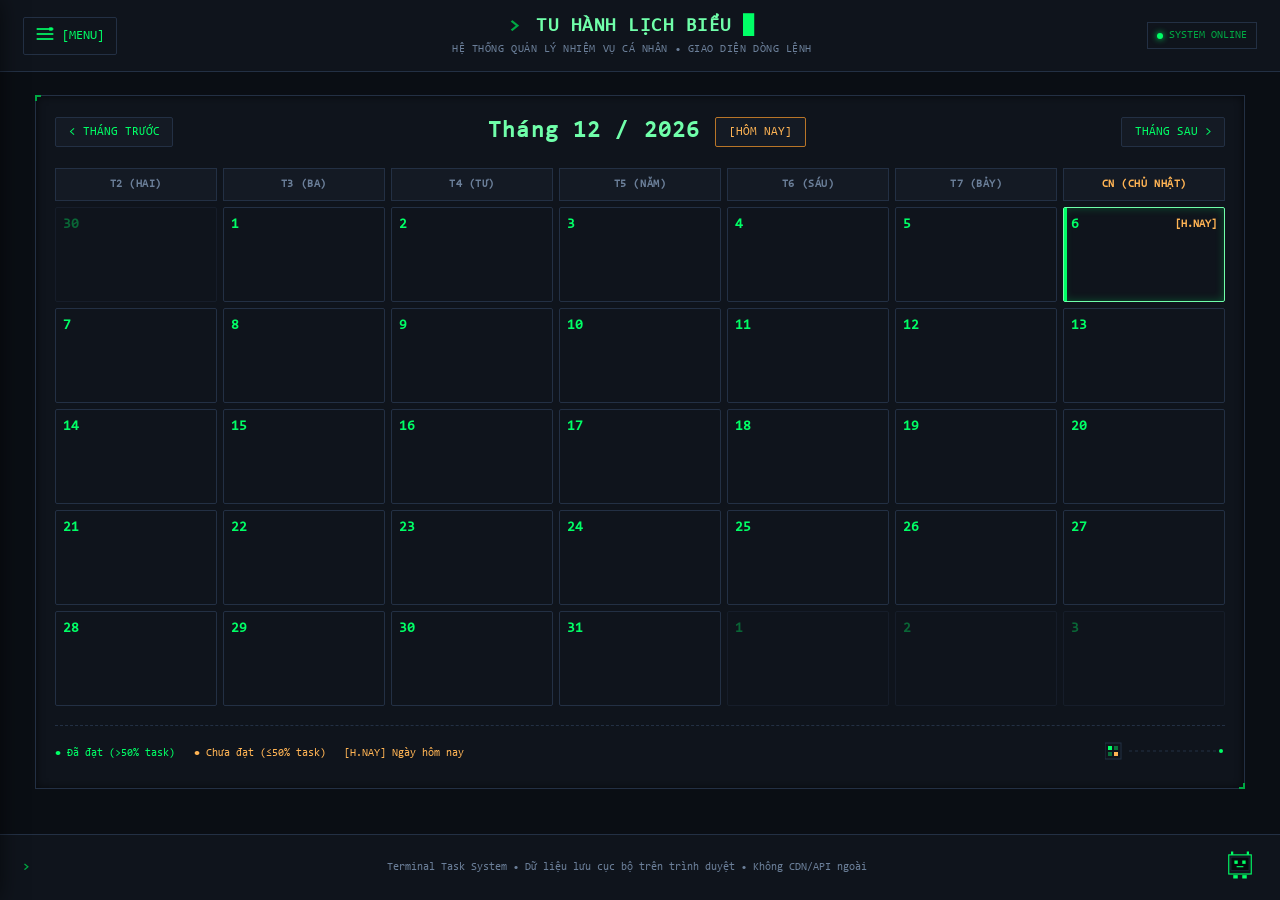
==== index.html @ 540030e7 "feat: khoi tao ung dung todo list terminal" ====
<!DOCTYPE html>
<html lang="vi">
<head>
  <meta charset="UTF-8">
  <meta name="viewport" content="width=device-width, initial-scale=1.0">
  <title>TODO LIST • TERMINAL PERSONAL SYSTEM</title>
  <link rel="stylesheet" href="css/style.css">
</head>
<body>
  <!-- Lớp phủ hiệu ứng Scanlines màn hình CRT (Bật/tắt được) -->
  <div class="scanlines-layer" aria-hidden="true"></div>

  <!-- Nền trang trí tùy chọn -->
  <div class="app-background" id="app-bg-layer" aria-hidden="true"></div>

  <!-- ========================================================= -->
  <!-- HEADER CHÍNH -->
  <!-- ========================================================= -->
  <header class="app-header">
    <div class="header-left">
      <button id="btn-menu" class="btn-menu-toggle" type="button" aria-label="Mở bảng điều khiển bên trái" title="Mở bảng điều khiển (Chuỗi, Mục tiêu, Nhật ký)">
        <span id="menu-icon-slot"></span>
        <span class="btn-menu-text">[MENU]</span>
      </button>
    </div>

    <div class="header-center">
      <h1 class="terminal-main-title">
        <span class="prompt-prefix">&gt;</span> TU HÀNH LỊCH BIỂU
        <span class="cursor-blink" aria-hidden="true">█</span>
      </h1>
      <div class="terminal-subtitle">HỆ THỐNG QUẢN LÝ NHIỆM VỤ CÁ NHÂN • GIAO DIỆN DÒNG LỆNH</div>
    </div>

    <div class="header-right">
      <div class="system-status-indicator">
        <span class="status-dot"></span>
        <span class="status-text">SYSTEM ONLINE</span>
      </div>
    </div>
  </header>

  <!-- ========================================================= -->
  <!-- KHU VỰC GIỮA: LỊCH THÁNG -->
  <!-- ========================================================= -->
  <main class="main-content" id="main-content">
    <section class="calendar-container terminal-box" aria-label="Lịch tháng quản lý nhiệm vụ">
      <!-- Thanh điều hướng tháng -->
      <div class="calendar-controls">
        <button id="btn-prev-month" class="btn-terminal" type="button" aria-label="Xem tháng trước">
          &lt; THÁNG TRƯỚC
        </button>

        <div class="calendar-heading-wrap">
          <h2 id="calendar-title" class="calendar-title">Tháng 10 / 2026</h2>
          <button id="btn-today" class="btn-terminal btn-today" type="button" aria-label="Quay về ngày hôm nay">
            [HÔM NAY]
          </button>
        </div>

        <button id="btn-next-month" class="btn-terminal" type="button" aria-label="Xem tháng sau">
          THÁNG SAU &gt;
        </button>
      </div>

      <!-- Hàng tiêu đề các thứ trong tuần (Bắt đầu từ Thứ Hai) -->
      <div class="calendar-weekdays" role="row">
        <div class="weekday-header" role="columnheader">T2 (HAI)</div>
        <div class="weekday-header" role="columnheader">T3 (BA)</div>
        <div class="weekday-header" role="columnheader">T4 (TƯ)</div>
        <div class="weekday-header" role="columnheader">T5 (NĂM)</div>
        <div class="weekday-header" role="columnheader">T6 (SÁU)</div>
        <div class="weekday-header" role="columnheader">T7 (BẢY)</div>
        <div class="weekday-header weekday-sunday" role="columnheader">CN (CHỦ NHẬT)</div>
      </div>

      <!-- Lưới ngày trong tháng -->
      <div id="calendar-grid" class="calendar-grid" role="grid" aria-label="Lưới các ngày trong tháng">
        <!-- Render động từ js/calendar.js -->
      </div>

      <!-- Chú thích chân lịch -->
      <div class="calendar-footer-legend">
        <div class="legend-group">
          <span class="legend-tag legend-achieved">● Đã đạt (&gt;50% task)</span>
          <span class="legend-tag legend-failed">● Chưa đạt (&le;50% task)</span>
          <span class="legend-tag legend-today">[H.NAY] Ngày hôm nay</span>
        </div>
        <div id="calendar-decor-slot" class="calendar-decor-slot"></div>
      </div>
    </section>
  </main>

  <!-- ========================================================= -->
  <!-- FOOTER CHÂN TRANG -->
  <!-- ========================================================= -->
  <footer class="app-footer">
    <div class="footer-inner">
      <span class="prompt-prefix">&gt;</span> Terminal Task System • Dữ liệu lưu cục bộ trên trình duyệt • Không CDN/API ngoài
      <div id="mascot-slot" class="mascot-slot"></div>
    </div>
  </footer>

  <!-- ========================================================= -->
  <!-- SIDEBAR (TRƯỢT TỪ BÊN TRÁI) -->
  <!-- ========================================================= -->
  <div id="sidebar-overlay" class="sidebar-overlay" aria-hidden="true"></div>

  <aside id="sidebar" class="sidebar-panel" aria-label="Bảng điều khiển Sidebar" aria-hidden="true">
    <div class="sidebar-header">
      <div id="sidebar-banner-slot" class="sidebar-banner-slot"></div>
      <div class="sidebar-title-row">
        <h2 class="sidebar-title"><span class="prompt-prefix">&gt;</span> BẢNG ĐIỀU KHIỂN</h2>
        <button id="btn-close-sidebar" class="btn-close-panel" type="button" aria-label="Đóng bảng điều khiển" title="Đóng bảng (Esc)">[X]</button>
      </div>
    </div>

    <!-- Thanh chuyển Tab trong Sidebar -->
    <nav class="sidebar-nav-tabs" aria-label="Điều hướng các mục Sidebar">
      <button class="sidebar-nav-btn active" data-tab="streak" type="button">
        1. CHUỖI
      </button>
      <button class="sidebar-nav-btn" data-tab="goals" type="button">
        2. MỤC TIÊU
      </button>
      <button class="sidebar-nav-btn" data-tab="journal" type="button">
        3. NHẬT KÝ
      </button>
      <button class="sidebar-nav-btn" data-tab="system" type="button">
        4. CÀI ĐẶT
      </button>
    </nav>

    <!-- Nội dung các Tab -->
    <div class="sidebar-tab-content">
      <!-- TAB 1: CHUỖI (STREAK) -->
      <div id="tab-pane-streak" class="sidebar-tab-pane active">
        <div id="sidebar-streak-container">
          <!-- Render động từ js/streak.js -->
        </div>
      </div>

      <!-- TAB 2: MỤC TIÊU NGẮN HẠN -->
      <div id="tab-pane-goals" class="sidebar-tab-pane">
        <div class="goals-section terminal-box">
          <div class="section-title">
            <span class="prompt-prefix">&gt;</span> THÊM MỤC TIÊU MỚI
          </div>

          <form id="form-add-goal" class="goal-form">
            <div class="form-row">
              <label for="goal-title-input" class="form-label">&gt; Tên mục tiêu:</label>
              <input type="text" id="goal-title-input" class="input-terminal" placeholder="Ví dụ: Đọc hết 2 chương sách..." required />
            </div>

            <div class="form-row form-row-inline">
              <div class="inline-field">
                <label for="goal-deadline-input" class="form-label">&gt; Hạn chót:</label>
                <input type="date" id="goal-deadline-input" class="input-terminal" />
              </div>
            </div>

            <div class="form-row">
              <label for="goal-desc-input" class="form-label">&gt; Ghi chú / kế hoạch:</label>
              <textarea id="goal-desc-input" class="textarea-terminal" rows="2" placeholder="Chi tiết các bước thực hiện..."></textarea>
            </div>

            <button type="submit" class="btn-terminal btn-primary">[+ TẠO MỤC TIÊU]</button>
          </form>

          <hr class="terminal-hr">

          <div class="section-title">
            <span class="prompt-prefix">&gt;</span> DANH SÁCH MỤC TIÊU
          </div>
          <div id="goals-list-container" class="goals-list">
            <!-- Render động từ js/sidebar.js -->
          </div>
        </div>
      </div>

      <!-- TAB 3: NHẬT KÝ (JOURNAL) -->
      <div id="tab-pane-journal" class="sidebar-tab-pane">
        <div class="journal-section terminal-box">
          <div class="journal-editor-header">
            <div class="journal-date-picker-wrap">
              <label for="journal-date-input" class="form-label">&gt; Ngày viết:</label>
              <input type="date" id="journal-date-input" class="input-terminal" />
            </div>
            <div id="journal-save-status" class="status-tag text-muted">[✓ Đã lưu tự động]</div>
          </div>

          <div class="form-row">
            <textarea id="journal-textarea" class="textarea-terminal journal-textarea" rows="8" placeholder="Gõ tâm sự, bài học rút ra hoặc suy nghĩ của ngày hôm nay... (Tự động lưu khi gõ)"></textarea>
          </div>

          <hr class="terminal-hr">

          <div class="journal-history-header">
            <div class="section-title">
              <span class="prompt-prefix">&gt;</span> LỊCH SỬ NHẬT KÝ
            </div>
            <input type="text" id="journal-search-input" class="input-terminal input-search" placeholder="🔍 Tìm kiếm từ khóa..." aria-label="Tìm kiếm nhật ký theo từ khóa" />
          </div>

          <div id="journal-entries-list" class="journal-entries-list">
            <!-- Render động từ js/sidebar.js -->
          </div>
        </div>
      </div>

      <!-- TAB 4: HỆ THỐNG / BACKUP -->
      <div id="tab-pane-system" class="sidebar-tab-pane">
        <div class="system-section terminal-box">
          <div class="section-title">
            <span class="prompt-prefix">&gt;</span> SAO LƯU DỰ PHÒNG (BACKUP)
          </div>
          <p class="text-muted text-sm">
            Dữ liệu được lưu trong trình duyệt (localStorage). Hãy xuất file định kỳ để bảo vệ dữ liệu khi dọn dẹp trình duyệt hoặc chuyển sang máy khác.
          </p>

          <div class="backup-actions">
            <button id="btn-export-json" class="btn-terminal btn-primary" type="button">
              [XUẤT DỮ LIỆU .JSON]
            </button>

            <button id="btn-trigger-import" class="btn-terminal" type="button">
              [NHẬP DỮ LIỆU .JSON]
            </button>
            <input type="file" id="input-import-json" accept=".json,application/json" style="display: none;" aria-label="Tải file sao lưu JSON" />
          </div>

          <hr class="terminal-hr">

          <div class="section-title">
            <span class="prompt-prefix">&gt;</span> HIỆU ỨNG MÀN HÌNH (CRT SCANLINES)
          </div>
          <p class="text-muted text-sm">
            Hiệu ứng sọc quét mô phỏng màn hình CRT dòng lệnh cổ điển.
          </p>
          <button id="toggle-scanlines-btn" class="btn-terminal" type="button">
            [SCANLINES: ĐANG TẮT]
          </button>
        </div>
      </div>
    </div>
  </aside>

  <!-- ========================================================= -->
  <!-- POPUP KHI BẤM VÀO MỘT NGÀY (DAY MODAL) -->
  <!-- ========================================================= -->
  <div id="day-modal" class="modal-backdrop" aria-hidden="true" role="dialog" aria-modal="true">
    <div class="modal-dialog terminal-box">
      <!-- Header Modal -->
      <div class="modal-header">
        <div class="modal-title-wrap">
          <span class="prompt-prefix">&gt;</span>
          <h2 id="modal-date-title" class="modal-title">2026-10-08 [Thứ Năm]</h2>
        </div>
        <button id="btn-close-modal" class="btn-close-modal" type="button" aria-label="Đóng hộp thoại" title="Đóng (Esc)">[X]</button>
      </div>

      <!-- Thân Modal chia 3 vùng (Desktop) -->
      <div class="modal-body-layout">
        <!-- ============================================== -->
        <!-- VÙNG TRÁI: TODO LIST CỦA NGÀY -->
        <!-- ============================================== -->
        <section class="modal-col-left" aria-label="Danh sách việc cần làm">
          <!-- Form thêm task -->
          <form id="add-task-form" class="task-add-form">
            <div class="add-task-main-row">
              <span class="prompt-prefix">&gt;</span>
              <input type="text" id="task-title-input" class="input-terminal flex-1" placeholder="Nhập tiêu đề nhiệm vụ mới... (Nhấn Enter để thêm)" required autocomplete="off" />
              <button type="submit" class="btn-terminal btn-primary btn-add-task">[+ THÊM]</button>
            </div>

            <div class="add-task-sub-row">
              <div class="time-range-inputs">
                <span class="time-label">Giờ:</span>
                <input type="time" id="task-start-input" class="input-terminal input-time" aria-label="Giờ bắt đầu" />
                <span class="time-arrow">→</span>
                <input type="time" id="task-end-input" class="input-terminal input-time" aria-label="Giờ kết thúc" />
              </div>
              <input type="text" id="task-desc-input" class="input-terminal input-desc-quick" placeholder="Ghi chú nhanh (tùy chọn)..." />
            </div>
          </form>

          <!-- Thanh tiến độ hoàn thành -->
          <div class="todo-progress-card">
            <div class="progress-info-row">
              <span class="progress-label">TIẾN ĐỘ: <strong id="modal-task-count">0/0 task (0%)</strong></span>
              <span id="modal-streak-badge" class="streak-badge badge-none">[• Chưa có nhiệm vụ]</span>
              <button id="btn-sort-time" class="btn-terminal btn-xs" type="button" title="Sắp xếp nhiệm vụ theo giờ bắt đầu">[SẮP XẾP GIỜ ⇅]</button>
            </div>
            <div class="progress-track">
              <div id="modal-progress-bar" class="progress-fill" style="width: 0%;"></div>
            </div>
          </div>

          <!-- Danh sách task -->
          <div id="task-list-container" class="task-list-scroll">
            <!-- Render động từ js/todo.js -->
          </div>
        </section>

        <!-- ============================================== -->
        <!-- VÙNG PHẢI: CHIA TRÊN VÀ DƯỚI -->
        <!-- ============================================== -->
        <div class="modal-col-right">
          <!-- PHẢI TRÊN: CÂU THƠ TRUNG QUỐC CỔ ĐIỂN -->
          <section class="modal-right-top poem-box" aria-label="Thơ cổ điển thưởng ngoạn">
            <div class="box-top-bar">
              <span class="box-tag"><span class="prompt-prefix">&gt;</span> CỔ THI THƯỞNG NGOẠN</span>
              <button id="btn-change-poem" class="btn-terminal btn-xs" type="button" title="Đổi sang câu thơ ngẫu nhiên khác">[CÂU KHÁC ↺]</button>
            </div>

            <div class="poem-display">
              <div id="poem-chinese" class="poem-chinese font-cjk">床前明月光，疑是地上霜。</div>
              <div id="poem-pinyin" class="poem-pinyin">Chuáng qián míng yuè guāng, yí shì dì shàng shuāng.</div>
              <div id="poem-vietnamese" class="poem-vietnamese">Đầu giường ánh trăng rọi, ngỡ mặt đất phủ sương.</div>
              <div id="poem-meta" class="poem-meta text-accent">— Lý Bạch • 《Tĩnh dạ tứ》</div>
            </div>
          </section>

          <!-- PHẢI DƯỚI: PANEL CHI TIẾT TASK KHI HOVER/TOUCH -->
          <section class="modal-right-bottom detail-box" aria-label="Xem chi tiết nhiệm vụ">
            <div id="task-detail-panel" class="task-detail-panel">
              <div class="task-detail-placeholder">
                <span class="prompt-prefix">&gt;</span> Di chuột (hoặc chạm trên mobile) vào một nhiệm vụ ở bên trái để xem chi tiết tại đây.
              </div>
            </div>
          </section>
        </div>
      </div>
    </div>
  </div>

  <!-- Nạp tệp điều khiển JS chính dạng ES Module -->
  <script type="module" src="js/app.js"></script>
</body>
</html>
---- css/style.css ----
/**
 * css/style.css
 * Giao diện Terminal cho ứng dụng TODO LIST cá nhân hóa.
 * Thiết kế hoàn toàn tùy biến thông qua CSS Variables ở :root.
 */

/* ============================================================= */
/* 1. NẠP FONT TERMINAL ĐÓNG GÓI SẴN TRONG REPO                  */
/* ============================================================= */
@font-face {
  font-family: 'TerminalFont';
  src: url('../assets/fonts/terminal-font.ttf') format('truetype');
  font-weight: normal;
  font-style: normal;
  font-display: swap;
}

/* ============================================================= */
/* 2. CẤU HÌNH BIẾN MÀU SẮC, PHÔNG CHỮ & THÔNG SỐ (:root)       */
/* ============================================================= */
:root {
  /* Bảng màu Terminal (Nền tối, chữ xanh phosphor / hổ phách) */
  --color-bg-root: #0a0e14;
  --color-bg-card: #0f141c;
  --color-bg-surface: #141a24;
  --color-bg-active: #1c2533;
  --color-border: #233044;
  --color-border-glow: #00ff66;

  --color-text-main: #00ff66;       /* Xanh phosphor terminal chuẩn */
  --color-text-bright: #70ffaa;     /* Xanh lục sáng nổi bật */
  --color-text-dim: #00a843;        /* Xanh lục tối / tiền tố */
  --color-text-muted: #6b7f99;      /* Xám lạnh hiển thị thông tin phụ */
  
  --color-accent: #ffb454;          /* Hổ phách / Vàng cam cổ điển */
  --color-accent-dim: #b87528;
  --color-danger: #ff5370;          /* Đỏ cảnh báo quá hạn */
  --color-warning: #f78c6c;         /* Cam cảnh báo */
  --color-success: #39ff85;         /* Xanh lá hoàn thành */

  /* Màu chỉ báo trạng thái ngày */
  --color-achieved: #00ff66;        /* Đạt >50% task */
  --color-achieved-bg: rgba(0, 255, 102, 0.12);
  --color-failed: #ffb454;          /* Có task nhưng <=50% */
  --color-failed-bg: rgba(255, 180, 84, 0.12);
  --color-empty: #233044;           /* Không có task */

  /* Phông chữ */
  --font-terminal: 'TerminalFont', 'Consolas', 'Courier New', monospace;
  --font-cjk: 'KaiTi', 'STKaiti', 'Microsoft YaHei', 'SimSun', 'Noto Serif CJK SC', serif;

  /* Cỡ chữ */
  --font-size-xs: 0.72rem;
  --font-size-sm: 0.82rem;
  --font-size-base: 0.92rem;
  --font-size-md: 1.05rem;
  --font-size-lg: 1.25rem;
  --font-size-xl: 1.55rem;
  --font-size-2xl: 2.1rem;

  /* Khung & Khoảng cách */
  --max-width-app: 1240px;
  --sidebar-width: 460px;
  --border-radius: 2px;
  --border-width: 1px;
  --box-shadow-terminal: 0 0 12px rgba(0, 255, 102, 0.15);
  --box-shadow-panel: -4px 0 24px rgba(0, 0, 0, 0.75);
}

/* ============================================================= */
/* 3. RESET CƠ BẢN & PHONG CÁCH TỔNG QUAN                        */
/* ============================================================= */
*, *::before, *::after {
  box-sizing: border-box;
  margin: 0;
  padding: 0;
}

html, body {
  width: 100%;
  min-height: 100vh;
  background-color: var(--color-bg-root);
  color: var(--color-text-main);
  font-family: var(--font-terminal);
  font-size: 15px;
  line-height: 1.5;
  -webkit-font-smoothing: antialiased;
  -moz-osx-font-smoothing: grayscale;
}

body {
  display: flex;
  flex-direction: column;
  position: relative;
  overflow-x: hidden;
}

body.modal-open, body.sidebar-open {
  overflow: hidden;
}

/* Tiền tố dòng lệnh kiểu terminal "> " */
.prompt-prefix {
  color: var(--color-text-dim);
  font-weight: bold;
  user-select: none;
  margin-right: 0.25rem;
}

/* Con trỏ nhấp nháy terminal */
.cursor-blink {
  display: inline-block;
  color: var(--color-text-main);
  animation: cursorBlink 1s step-start infinite;
}

@keyframes cursorBlink {
  0%, 50% { opacity: 1; }
  51%, 100% { opacity: 0; }
}

/* Lớp phủ Scanlines màn hình CRT */
.scanlines-layer {
  display: none;
  pointer-events: none;
  position: fixed;
  inset: 0;
  z-index: 9999;
  background: linear-gradient(
    rgba(18, 16, 16, 0) 50%, 
    rgba(0, 0, 0, 0.35) 50%
  ), linear-gradient(
    90deg,
    rgba(255, 0, 0, 0.03),
    rgba(0, 255, 0, 0.01),
    rgba(0, 0, 255, 0.03)
  );
  background-size: 100% 3px, 4px 100%;
}

body.has-scanlines .scanlines-layer {
  display: block;
}

/* Nền mờ trang trí */
.app-background {
  position: fixed;
  inset: 0;
  z-index: -1;
  background-size: cover;
  background-position: center;
  opacity: 0.12;
  filter: grayscale(80%) contrast(120%);
}

/* Khung hộp phong cách Terminal */
.terminal-box {
  background: var(--color-bg-card);
  border: var(--border-width) solid var(--color-border);
  box-shadow: inset 0 0 8px rgba(0, 0, 0, 0.6);
  position: relative;
}

.terminal-box::before {
  content: "";
  position: absolute;
  top: -1px;
  left: -1px;
  width: 6px;
  height: 6px;
  border-top: 2px solid var(--color-text-dim);
  border-left: 2px solid var(--color-text-dim);
  pointer-events: none;
}

.terminal-box::after {
  content: "";
  position: absolute;
  bottom: -1px;
  right: -1px;
  width: 6px;
  height: 6px;
  border-bottom: 2px solid var(--color-text-dim);
  border-right: 2px solid var(--color-text-dim);
  pointer-events: none;
}

/* Đường phân cách terminal */
.terminal-hr {
  border: none;
  border-top: 1px dashed var(--color-border);
  margin: 1.25rem 0;
}

/* ============================================================= */
/* 4. CÁC NÚT BẤM VÀ Ô NHẬP LIỆU (TERMINAL BUTTONS & INPUTS)     */
/* ============================================================= */
.btn-terminal {
  display: inline-flex;
  align-items: center;
  justify-content: center;
  background: var(--color-bg-surface);
  color: var(--color-text-main);
  border: 1px solid var(--color-border);
  font-family: var(--font-terminal);
  font-size: var(--font-size-sm);
  padding: 0.45rem 0.85rem;
  cursor: pointer;
  border-radius: var(--border-radius);
  transition: all var(--transition-fast);
  user-select: none;
  text-decoration: none;
}

.btn-terminal:hover, .btn-terminal:focus-visible {
  background: var(--color-bg-active);
  border-color: var(--color-text-main);
  color: var(--color-text-bright);
  box-shadow: 0 0 8px rgba(0, 255, 102, 0.25);
  outline: none;
}

.btn-terminal.btn-primary {
  background: rgba(0, 255, 102, 0.12);
  border-color: var(--color-text-main);
  font-weight: bold;
}

.btn-terminal.btn-primary:hover {
  background: rgba(0, 255, 102, 0.24);
}

.btn-terminal.btn-xs {
  font-size: var(--font-size-xs);
  padding: 0.2rem 0.5rem;
}

.btn-icon {
  background: transparent;
  border: none;
  color: var(--color-text-muted);
  font-family: var(--font-terminal);
  font-size: var(--font-size-xs);
  cursor: pointer;
  padding: 0.2rem 0.35rem;
  transition: color var(--transition-fast);
}

.btn-icon:hover {
  color: var(--color-text-bright);
}

.btn-del-task:hover, .btn-del-goal:hover {
  color: var(--color-danger);
}

/* Inputs & Textareas */
.input-terminal, .textarea-terminal {
  width: 100%;
  background: var(--color-bg-root);
  color: var(--color-text-bright);
  border: 1px solid var(--color-border);
  font-family: var(--font-terminal);
  font-size: var(--font-size-base);
  padding: 0.45rem 0.65rem;
  border-radius: var(--border-radius);
  transition: border-color var(--transition-fast);
}

.input-terminal:focus, .textarea-terminal:focus {
  outline: none;
  border-color: var(--color-text-main);
  box-shadow: 0 0 6px rgba(0, 255, 102, 0.3);
}

.textarea-terminal {
  resize: vertical;
}

/* ============================================================= */
/* 5. HEADER CHÍNH                                               */
/* ============================================================= */
.app-header {
  display: flex;
  align-items: center;
  justify-content: space-between;
  padding: 0.85rem 1.5rem;
  background: var(--color-bg-card);
  border-bottom: 1px solid var(--color-border);
  position: sticky;
  top: 0;
  z-index: 100;
}

.header-left {
  display: flex;
  align-items: center;
  gap: 0.75rem;
}

.btn-menu-toggle {
  background: transparent;
  border: 1px solid var(--color-border);
  color: var(--color-text-main);
  font-family: var(--font-terminal);
  padding: 0.4rem 0.75rem;
  cursor: pointer;
  display: flex;
  align-items: center;
  gap: 0.5rem;
  border-radius: var(--border-radius);
  transition: all var(--transition-fast);
}

.btn-menu-toggle:hover {
  border-color: var(--color-text-main);
  box-shadow: 0 0 8px rgba(0, 255, 102, 0.2);
}

.header-center {
  text-align: center;
}

.terminal-main-title {
  font-size: var(--font-size-lg);
  font-weight: bold;
  letter-spacing: 0.08em;
  color: var(--color-text-bright);
}

.terminal-subtitle {
  font-size: var(--font-size-xs);
  color: var(--color-text-muted);
  letter-spacing: 0.05em;
  margin-top: 0.1rem;
}

.header-right {
  display: flex;
  align-items: center;
}

.system-status-indicator {
  display: flex;
  align-items: center;
  gap: 0.4rem;
  font-size: var(--font-size-xs);
  color: var(--color-text-dim);
  border: 1px solid var(--color-border);
  padding: 0.3rem 0.6rem;
}

.status-dot {
  width: 6px;
  height: 6px;
  border-radius: 50%;
  background-color: var(--color-text-main);
  box-shadow: 0 0 6px var(--color-text-main);
  animation: pulseDot 2s infinite;
}

@keyframes pulseDot {
  0%, 100% { opacity: 1; }
  50% { opacity: 0.3; }
}

/* ============================================================= */
/* 6. KHU VỰC GIỮA: LỊCH THÁNG                                   */
/* ============================================================= */
.main-content {
  flex: 1;
  max-width: var(--max-width-app);
  width: 100%;
  margin: 1.5rem auto;
  padding: 0 1rem;
}

.calendar-container {
  padding: 1.25rem;
}

/* Thanh điều khiển tháng */
.calendar-controls {
  display: flex;
  align-items: center;
  justify-content: space-between;
  margin-bottom: 1.25rem;
}

.calendar-heading-wrap {
  display: flex;
  align-items: center;
  gap: 1rem;
}

.calendar-title {
  font-size: var(--font-size-xl);
  color: var(--color-text-bright);
  font-weight: bold;
  letter-spacing: 0.05em;
}

.btn-today {
  color: var(--color-accent);
  border-color: var(--color-accent-dim);
}

.btn-today:hover {
  border-color: var(--color-accent);
  color: #fff;
}

/* Tiêu đề Thứ */
.calendar-weekdays {
  display: grid;
  grid-template-columns: repeat(7, 1fr);
  gap: 6px;
  margin-bottom: 6px;
  text-align: center;
}

.weekday-header {
  padding: 0.5rem 0.25rem;
  background: var(--color-bg-surface);
  border: 1px solid var(--color-border);
  font-size: var(--font-size-xs);
  font-weight: bold;
  color: var(--color-text-muted);
  letter-spacing: 0.05em;
}

.weekday-header.weekday-sunday {
  color: var(--color-accent);
}

/* Lưới ô ngày */
.calendar-grid {
  display: grid;
  grid-template-columns: repeat(7, 1fr);
  gap: 6px;
}

.calendar-day {
  min-height: 95px;
  background: var(--color-bg-card);
  border: 1px solid var(--color-border);
  padding: 0.45rem;
  display: flex;
  flex-direction: column;
  justify-content: space-between;
  cursor: pointer;
  transition: all var(--transition-fast);
  border-radius: var(--border-radius);
  position: relative;
}

.calendar-day:hover, .calendar-day:focus-visible {
  border-color: var(--color-text-main);
  background: var(--color-bg-active);
  outline: none;
  box-shadow: 0 0 10px rgba(0, 255, 102, 0.2);
  transform: translateY(-1px);
}

.calendar-day.other-month {
  opacity: 0.35;
  background: rgba(15, 20, 28, 0.4);
}

.calendar-day.is-today {
  border: 1px solid var(--color-text-bright);
  box-shadow: inset 0 0 8px rgba(0, 255, 102, 0.25);
}

.calendar-day.is-today::before {
  content: "";
  position: absolute;
  top: 0;
  left: 0;
  width: 3px;
  height: 100%;
  background: var(--color-text-main);
}

/* Đổi màu theo trạng thái đạt >50% */
.calendar-day.day-achieved {
  border-color: rgba(0, 255, 102, 0.45);
  background: var(--color-achieved-bg);
}

.calendar-day.day-failed {
  border-color: rgba(255, 180, 84, 0.45);
  background: var(--color-failed-bg);
}

.day-header {
  display: flex;
  align-items: center;
  justify-content: space-between;
}

.day-number {
  font-size: var(--font-size-base);
  font-weight: bold;
}

.today-marker {
  font-size: var(--font-size-xs);
  color: var(--color-accent);
  font-weight: bold;
}

.day-body {
  margin-top: auto;
}

.day-stats-pill {
  font-size: var(--font-size-xs);
  padding: 0.2rem 0.35rem;
  border-radius: 2px;
  display: inline-flex;
  align-items: center;
  gap: 0.25rem;
  border: 1px solid transparent;
}

.day-stats-pill.pill-achieved {
  color: var(--color-achieved);
  background: rgba(0, 255, 102, 0.15);
  border-color: rgba(0, 255, 102, 0.4);
}

.day-stats-pill.pill-failed {
  color: var(--color-failed);
  background: rgba(255, 180, 84, 0.15);
  border-color: rgba(255, 180, 84, 0.4);
}

.pill-dot {
  font-size: 0.6rem;
}

/* Chú thích chân lịch */
.calendar-footer-legend {
  margin-top: 1.25rem;
  padding-top: 0.85rem;
  border-top: 1px dashed var(--color-border);
  display: flex;
  align-items: center;
  justify-content: space-between;
  font-size: var(--font-size-xs);
}

.legend-group {
  display: flex;
  gap: 1.25rem;
  color: var(--color-text-muted);
}

.legend-tag.legend-achieved { color: var(--color-achieved); }
.legend-tag.legend-failed { color: var(--color-failed); }
.legend-tag.legend-today { color: var(--color-accent); }

/* ============================================================= */
/* 7. POPUP MODAL CHI TIẾT NGÀY (3 VÙNG)                         */
/* ============================================================= */
.modal-backdrop {
  display: none;
  position: fixed;
  inset: 0;
  z-index: 200;
  background: rgba(5, 8, 12, 0.85);
  backdrop-filter: blur(4px);
  align-items: center;
  justify-content: center;
  padding: 1.25rem;
  opacity: 0;
  transition: opacity var(--transition-normal);
}

.modal-backdrop.active {
  display: flex;
  opacity: 1;
}

.modal-dialog {
  width: 95vw;
  max-width: 1140px;
  height: 88vh;
  display: flex;
  flex-direction: column;
  overflow: hidden;
  box-shadow: var(--box-shadow-terminal), 0 10px 40px rgba(0, 0, 0, 0.9);
  animation: modalScaleIn 0.2s cubic-bezier(0.16, 1, 0.3, 1);
}

@keyframes modalScaleIn {
  from {
    opacity: 0;
    transform: scale(0.97) translateY(8px);
  }
  to {
    opacity: 1;
    transform: scale(1) translateY(0);
  }
}

.modal-header {
  padding: 0.85rem 1.25rem;
  background: var(--color-bg-surface);
  border-bottom: 1px solid var(--color-border);
  display: flex;
  align-items: center;
  justify-content: space-between;
}

.modal-title-wrap {
  display: flex;
  align-items: center;
  gap: 0.4rem;
}

.modal-title {
  font-size: var(--font-size-md);
  color: var(--color-text-bright);
}

.btn-close-modal, .btn-close-panel {
  background: transparent;
  border: 1px solid var(--color-border);
  color: var(--color-text-muted);
  font-family: var(--font-terminal);
  font-size: var(--font-size-sm);
  padding: 0.25rem 0.6rem;
  cursor: pointer;
  transition: all var(--transition-fast);
}

.btn-close-modal:hover, .btn-close-panel:hover {
  border-color: var(--color-danger);
  color: var(--color-danger);
}

/* Bố cục 3 vùng trong Modal: Trái (Todo), Phải trên (Thơ), Phải dưới (Chi tiết) */
.modal-body-layout {
  flex: 1;
  display: grid;
  grid-template-columns: 1.35fr 1fr;
  overflow: hidden;
}

/* VÙNG TRÁI: TODO LIST */
.modal-col-left {
  display: flex;
  flex-direction: column;
  padding: 1.25rem;
  border-right: 1px solid var(--color-border);
  overflow: hidden;
  background: var(--color-bg-card);
}

.task-add-form {
  display: flex;
  flex-direction: column;
  gap: 0.5rem;
  margin-bottom: 1rem;
}

.add-task-main-row {
  display: flex;
  align-items: center;
  gap: 0.5rem;
}

.add-task-sub-row {
  display: flex;
  align-items: center;
  gap: 0.75rem;
  padding-left: 1.2rem;
}

.time-range-inputs {
  display: flex;
  align-items: center;
  gap: 0.35rem;
  font-size: var(--font-size-xs);
  color: var(--color-text-muted);
}

.input-time {
  width: auto;
  padding: 0.25rem 0.4rem;
  font-size: var(--font-size-xs);
}

.input-desc-quick {
  flex: 1;
  font-size: var(--font-size-xs);
  padding: 0.25rem 0.5rem;
}

/* Thẻ thanh tiến độ */
.todo-progress-card {
  background: var(--color-bg-surface);
  border: 1px solid var(--color-border);
  padding: 0.65rem 0.85rem;
  margin-bottom: 1rem;
}

.progress-info-row {
  display: flex;
  align-items: center;
  justify-content: space-between;
  font-size: var(--font-size-xs);
  margin-bottom: 0.4rem;
}

.streak-badge {
  font-size: var(--font-size-xs);
  padding: 0.15rem 0.4rem;
  border-radius: 2px;
}

.streak-badge.badge-achieved {
  color: var(--color-achieved);
  background: rgba(0, 255, 102, 0.15);
}

.streak-badge.badge-failed {
  color: var(--color-failed);
  background: rgba(255, 180, 84, 0.15);
}

.streak-badge.badge-none {
  color: var(--color-text-muted);
}

.progress-track {
  width: 100%;
  height: 6px;
  background: var(--color-bg-root);
  border: 1px solid var(--color-border);
  overflow: hidden;
}

.progress-fill {
  height: 100%;
  background: var(--color-failed);
  transition: width 0.3s ease, background-color 0.3s ease;
}

.progress-fill.achieved {
  background: var(--color-achieved);
  box-shadow: 0 0 8px var(--color-achieved);
}

/* Danh sách task cuộn */
.task-list-scroll {
  flex: 1;
  overflow-y: auto;
  display: flex;
  flex-direction: column;
  gap: 0.5rem;
  padding-right: 0.35rem;
}

.task-item {
  display: flex;
  align-items: flex-start;
  gap: 0.75rem;
  padding: 0.65rem 0.75rem;
  background: var(--color-bg-surface);
  border: 1px solid var(--color-border);
  border-radius: var(--border-radius);
  transition: all var(--transition-fast);
  cursor: pointer;
}

.task-item:hover, .task-item:focus-visible {
  border-color: var(--color-text-main);
  background: var(--color-bg-active);
  outline: none;
}

.task-item.is-done {
  opacity: 0.7;
}

.task-item.is-done .task-title-text {
  text-decoration: line-through;
  color: var(--color-text-muted);
}

.task-checkbox-wrap {
  padding-top: 0.2rem;
}

.task-checkbox {
  appearance: none;
  width: 16px;
  height: 16px;
  border: 1px solid var(--color-border-glow);
  background: var(--color-bg-root);
  cursor: pointer;
  position: relative;
}

.task-checkbox:checked {
  background: var(--color-text-main);
}

.task-checkbox:checked::after {
  content: "✓";
  position: absolute;
  top: 50%;
  left: 50%;
  transform: translate(-50%, -50%);
  color: #000;
  font-size: 11px;
  font-weight: bold;
}

.task-main-content {
  flex: 1;
  min-width: 0;
}

.task-title-line {
  display: flex;
  align-items: baseline;
  gap: 0.5rem;
}

.task-time-pill {
  font-size: var(--font-size-xs);
  color: var(--color-accent);
}

.task-title-text {
  font-size: var(--font-size-base);
  word-break: break-word;
}

.task-desc-preview {
  font-size: var(--font-size-xs);
  color: var(--color-text-muted);
  margin-top: 0.2rem;
  white-space: nowrap;
  overflow: hidden;
  text-overflow: ellipsis;
}

.task-actions {
  display: flex;
  gap: 0.25rem;
}

/* Chỉnh sửa inline task */
.task-edit-box {
  width: 100%;
  display: flex;
  flex-direction: column;
  gap: 0.4rem;
}

.edit-row {
  display: flex;
  align-items: center;
  gap: 0.4rem;
}

.edit-input-title, .edit-input-desc {
  width: 100%;
  background: var(--color-bg-root);
  color: var(--color-text-bright);
  border: 1px solid var(--color-border);
  font-family: var(--font-terminal);
  padding: 0.3rem 0.5rem;
  font-size: var(--font-size-sm);
}

.edit-actions {
  display: flex;
  justify-content: flex-end;
  gap: 0.4rem;
  margin-top: 0.2rem;
}

/* VÙNG PHẢI: CHIA TRÊN VÀ DƯỚI */
.modal-col-right {
  display: flex;
  flex-direction: column;
  overflow: hidden;
}

/* PHẢI TRÊN: CÂU THƠ TRUNG QUỐC */
.modal-right-top {
  flex: 1.1;
  padding: 1.25rem;
  border-bottom: 1px solid var(--color-border);
  display: flex;
  flex-direction: column;
  background: #0d121a;
  overflow-y: auto;
}

.box-top-bar {
  display: flex;
  align-items: center;
  justify-content: space-between;
  margin-bottom: 0.85rem;
}

.box-tag {
  font-size: var(--font-size-xs);
  color: var(--color-text-dim);
  letter-spacing: 0.05em;
}

.poem-display {
  margin-top: auto;
  margin-bottom: auto;
}

.poem-chinese {
  font-family: var(--font-cjk);
  font-size: 1.45rem;
  line-height: 1.7;
  color: #fff;
  white-space: pre-line;
  letter-spacing: 0.15em;
  text-shadow: 0 0 10px rgba(255, 255, 255, 0.2);
  margin-bottom: 0.65rem;
}

.poem-pinyin {
  font-size: var(--font-size-xs);
  color: var(--color-text-muted);
  font-style: italic;
  white-space: pre-line;
  line-height: 1.4;
  margin-bottom: 0.75rem;
}

.poem-vietnamese {
  font-size: var(--font-size-sm);
  color: var(--color-text-bright);
  white-space: pre-line;
  line-height: 1.6;
  border-left: 2px solid var(--color-accent);
  padding-left: 0.75rem;
  margin-bottom: 0.65rem;
}

.poem-meta {
  font-size: var(--font-size-xs);
  text-align: right;
  color: var(--color-accent);
  font-weight: bold;
}

/* PHẢI DƯỚI: PANEL CHI TIẾT TASK */
.modal-right-bottom {
  flex: 0.9;
  padding: 1.25rem;
  background: var(--color-bg-card);
  overflow-y: auto;
}

.task-detail-placeholder {
  height: 100%;
  display: flex;
  align-items: center;
  justify-content: center;
  color: var(--color-text-muted);
  font-size: var(--font-size-xs);
  text-align: center;
  line-height: 1.6;
  padding: 1rem;
}

.task-detail-content {
  display: flex;
  flex-direction: column;
  gap: 0.65rem;
}

.detail-header {
  display: flex;
  align-items: center;
  justify-content: space-between;
  border-bottom: 1px dashed var(--color-border);
  padding-bottom: 0.4rem;
}

.detail-row {
  display: flex;
  gap: 0.5rem;
  font-size: var(--font-size-sm);
}

.detail-label {
  color: var(--color-text-muted);
  min-width: 90px;
}

.detail-title {
  color: var(--color-text-bright);
  font-weight: bold;
}

.desc-box {
  background: var(--color-bg-root);
  border: 1px solid var(--color-border);
  padding: 0.5rem;
  border-radius: var(--border-radius);
  flex: 1;
  white-space: pre-wrap;
  word-break: break-word;
}

.detail-footer {
  font-size: var(--font-size-xs);
  border-top: 1px dashed var(--color-border);
  padding-top: 0.4rem;
}

/* ============================================================= */
/* 8. SIDEBAR (TRƯỢT TỪ BÊN TRÁI)                                */
/* ============================================================= */
.sidebar-overlay {
  display: none;
  position: fixed;
  inset: 0;
  z-index: 300;
  background: rgba(5, 8, 12, 0.7);
  backdrop-filter: blur(3px);
}

.sidebar-overlay.active {
  display: block;
}

.sidebar-panel {
  position: fixed;
  top: 0;
  left: 0;
  bottom: 0;
  width: var(--sidebar-width);
  max-width: 90vw;
  z-index: 310;
  background: var(--color-bg-card);
  border-right: 1px solid var(--color-border);
  box-shadow: var(--box-shadow-panel);
  transform: translateX(-100%);
  transition: transform var(--transition-normal) cubic-bezier(0.16, 1, 0.3, 1);
  display: flex;
  flex-direction: column;
}

.sidebar-panel.open {
  transform: translateX(0);
}

.sidebar-header {
  padding: 1rem 1.25rem 0.5rem;
  border-bottom: 1px solid var(--color-border);
}

.sidebar-title-row {
  display: flex;
  align-items: center;
  justify-content: space-between;
  margin-top: 0.5rem;
}

.sidebar-title {
  font-size: var(--font-size-md);
  color: var(--color-text-bright);
}

.sidebar-nav-tabs {
  display: grid;
  grid-template-columns: repeat(4, 1fr);
  background: var(--color-bg-surface);
  border-bottom: 1px solid var(--color-border);
}

.sidebar-nav-btn {
  background: transparent;
  border: none;
  border-bottom: 2px solid transparent;
  color: var(--color-text-muted);
  font-family: var(--font-terminal);
  font-size: var(--font-size-xs);
  padding: 0.65rem 0.25rem;
  cursor: pointer;
  transition: all var(--transition-fast);
  text-align: center;
}

.sidebar-nav-btn:hover {
  color: var(--color-text-bright);
}

.sidebar-nav-btn.active {
  color: var(--color-text-main);
  border-bottom-color: var(--color-text-main);
  background: var(--color-bg-card);
  font-weight: bold;
}

.sidebar-tab-content {
  flex: 1;
  overflow-y: auto;
  padding: 1.25rem;
}

.sidebar-tab-pane {
  display: none;
}

.sidebar-tab-pane.active {
  display: block;
}

/* ============================================================= */
/* 9. NỘI DUNG TỪNG TAB TRONG SIDEBAR                            */
/* ============================================================= */

/* TAB 1: STREAK & HEATMAP */
.streak-widget {
  padding: 1rem;
}

.streak-header {
  font-size: var(--font-size-sm);
  font-weight: bold;
  margin-bottom: 1rem;
  border-bottom: 1px dashed var(--color-border);
  padding-bottom: 0.5rem;
}

.streak-stats-row {
  display: grid;
  grid-template-columns: 1fr 1fr;
  gap: 0.75rem;
  margin-bottom: 1.25rem;
}

.streak-card {
  background: var(--color-bg-surface);
  border: 1px solid var(--color-border);
  padding: 0.85rem;
  border-radius: var(--border-radius);
  text-align: center;
}

.streak-label {
  font-size: var(--font-size-xs);
  color: var(--color-text-muted);
}

.streak-value {
  font-size: var(--font-size-xl);
  font-weight: bold;
  margin: 0.25rem 0;
}

.streak-value .unit {
  font-size: var(--font-size-xs);
  font-weight: normal;
  color: var(--color-text-muted);
}

.streak-sub {
  font-size: var(--font-size-xs);
}

.tag-success { color: var(--color-success); }
.tag-pending { color: var(--color-accent); }

/* Heatmap 30 ngày */
.heatmap-section {
  background: var(--color-bg-surface);
  border: 1px solid var(--color-border);
  padding: 0.85rem;
  border-radius: var(--border-radius);
}

.heatmap-title {
  font-size: var(--font-size-xs);
  font-weight: bold;
  margin-bottom: 0.75rem;
}

.heatmap-grid {
  display: grid;
  grid-template-columns: repeat(10, 1fr);
  gap: 5px;
  margin-bottom: 0.75rem;
}

.heatmap-cell {
  aspect-ratio: 1;
  background: var(--color-bg-root);
  border: 1px solid var(--color-border);
  border-radius: 2px;
  display: flex;
  align-items: center;
  justify-content: center;
  font-size: 0.65rem;
  cursor: pointer;
  transition: transform var(--transition-fast);
}

.heatmap-cell:hover, .heatmap-cell:focus-visible {
  transform: scale(1.15);
  border-color: #fff;
  outline: none;
}

.heatmap-cell.status-achieved {
  background: var(--color-achieved);
  color: #000;
  font-weight: bold;
  border-color: var(--color-achieved);
}

.heatmap-cell.status-failed {
  background: var(--color-failed);
  color: #000;
  border-color: var(--color-failed);
}

.heatmap-cell.status-none {
  color: var(--color-text-muted);
}

.heatmap-cell.cell-today {
  box-shadow: 0 0 0 2px var(--color-accent);
}

.heatmap-legend {
  display: flex;
  justify-content: space-between;
  font-size: var(--font-size-xs);
  color: var(--color-text-muted);
  border-top: 1px dashed var(--color-border);
  padding-top: 0.5rem;
}

.legend-box {
  display: inline-block;
  width: 9px;
  height: 9px;
  vertical-align: middle;
  margin-right: 0.2rem;
}

/* TAB 2: GOALS */
.goals-section, .journal-section, .system-section {
  padding: 1rem;
}

.section-title {
  font-size: var(--font-size-sm);
  font-weight: bold;
  margin-bottom: 0.85rem;
}

.goal-form {
  display: flex;
  flex-direction: column;
  gap: 0.65rem;
}

.form-row {
  display: flex;
  flex-direction: column;
  gap: 0.25rem;
}

.form-label {
  font-size: var(--font-size-xs);
  color: var(--color-text-dim);
}

.goals-list {
  display: flex;
  flex-direction: column;
  gap: 0.65rem;
  margin-top: 0.75rem;
}

.goal-item {
  display: flex;
  align-items: flex-start;
  gap: 0.65rem;
  padding: 0.65rem;
  background: var(--color-bg-surface);
  border: 1px solid var(--color-border);
  border-radius: var(--border-radius);
}

.goal-item.is-done {
  opacity: 0.6;
}

.goal-item.is-done .goal-title {
  text-decoration: line-through;
}

.goal-item.is-overdue {
  border-color: var(--color-danger);
  background: rgba(255, 83, 112, 0.08);
}

.goal-item.is-due-today {
  border-color: var(--color-warning);
  background: rgba(247, 140, 108, 0.08);
}

.goal-content {
  flex: 1;
}

.goal-title-row {
  display: flex;
  align-items: center;
  justify-content: space-between;
  flex-wrap: wrap;
  gap: 0.4rem;
}

.goal-title {
  font-size: var(--font-size-base);
}

.goal-desc {
  font-size: var(--font-size-xs);
  color: var(--color-text-muted);
  margin-top: 0.25rem;
}

.badge-deadline {
  font-size: var(--font-size-xs);
  padding: 0.15rem 0.35rem;
  border-radius: 2px;
}

.badge-deadline.badge-danger {
  color: var(--color-danger);
  background: rgba(255, 83, 112, 0.15);
  animation: pulseDot 2s infinite;
}

.badge-deadline.badge-warning {
  color: var(--color-warning);
  background: rgba(247, 140, 108, 0.15);
}

.badge-deadline.badge-normal {
  color: var(--color-accent);
}

.badge-deadline.badge-done {
  color: var(--color-text-muted);
}

/* TAB 3: JOURNAL */
.journal-editor-header {
  display: flex;
  align-items: center;
  justify-content: space-between;
  margin-bottom: 0.65rem;
}

.journal-date-picker-wrap {
  display: flex;
  align-items: center;
  gap: 0.4rem;
}

.status-tag {
  font-size: var(--font-size-xs);
}

.journal-history-header {
  display: flex;
  align-items: center;
  justify-content: space-between;
  gap: 0.75rem;
  margin-bottom: 0.75rem;
}

.input-search {
  max-width: 180px;
  font-size: var(--font-size-xs);
  padding: 0.3rem 0.5rem;
}

.journal-entries-list {
  display: flex;
  flex-direction: column;
  gap: 0.5rem;
  max-height: 280px;
  overflow-y: auto;
}

.journal-entry-card {
  padding: 0.55rem 0.75rem;
  background: var(--color-bg-surface);
  border: 1px solid var(--color-border);
  border-radius: var(--border-radius);
  cursor: pointer;
  transition: all var(--transition-fast);
}

.journal-entry-card:hover, .journal-entry-card.is-active {
  border-color: var(--color-text-main);
  background: var(--color-bg-active);
}

.entry-date-header {
  display: flex;
  justify-content: space-between;
  font-size: var(--font-size-xs);
  margin-bottom: 0.2rem;
}

.entry-snippet {
  font-size: var(--font-size-xs);
  line-height: 1.4;
  word-break: break-word;
}

/* TAB 4: SYSTEM & BACKUP */
.backup-actions {
  display: flex;
  flex-direction: column;
  gap: 0.65rem;
  margin: 1rem 0;
}

/* ============================================================= */
/* 10. EMPTY STATE & ASSET FALLBACK                              */
/* ============================================================= */
.ascii-fallback {
  font-family: var(--font-terminal);
  font-size: var(--font-size-xs);
  color: var(--color-text-dim);
  white-space: pre;
  line-height: 1.3;
}

.todo-empty-state {
  display: flex;
  flex-direction: column;
  align-items: center;
  justify-content: center;
  padding: 2.5rem 1rem;
  text-align: center;
  color: var(--color-text-muted);
}

.todo-empty-state .ascii-fallback {
  color: var(--color-accent);
  margin-bottom: 0.75rem;
}

.empty-list-notice {
  padding: 1.5rem;
  text-align: center;
  color: var(--color-text-muted);
  font-size: var(--font-size-xs);
  line-height: 1.6;
}

/* ============================================================= */
/* 11. FOOTER CHÂN TRANG                                         */
/* ============================================================= */
.app-footer {
  margin-top: auto;
  border-top: 1px solid var(--color-border);
  background: var(--color-bg-card);
  padding: 0.75rem 1.5rem;
  font-size: var(--font-size-xs);
  color: var(--color-text-muted);
}

.footer-inner {
  max-width: var(--max-width-app);
  margin: 0 auto;
  display: flex;
  align-items: center;
  justify-content: space-between;
}

/* ============================================================= */
/* 12. RESPONSIVE DESIGN (DESKTOP & MOBILE)                      */
/* ============================================================= */
@media (max-width: 900px) {
  /* Modal trên màn hình vừa và nhỏ: chuyển sang dạng cuộn 1 cột */
  .modal-dialog {
    width: 96vw;
    height: 94vh;
  }

  .modal-body-layout {
    grid-template-columns: 1fr;
    overflow-y: auto;
  }

  .modal-col-left {
    border-right: none;
    border-bottom: 1px solid var(--color-border);
    overflow: visible;
  }

  .calendar-day {
    min-height: 70px;
    padding: 0.3rem;
  }

  .day-number {
    font-size: var(--font-size-sm);
  }
}

@media (max-width: 600px) {
  html, body {
    font-size: 14px;
  }

  .app-header {
    padding: 0.6rem 0.85rem;
  }

  .btn-menu-text {
    display: none;
  }

  .terminal-main-title {
    font-size: var(--font-size-base);
  }

  .terminal-subtitle {
    display: none;
  }

  .calendar-container {
    padding: 0.65rem;
  }

  .calendar-title {
    font-size: var(--font-size-md);
  }

  .calendar-weekdays {
    gap: 3px;
  }

  .calendar-grid {
    gap: 3px;
  }

  .calendar-day {
    min-height: 55px;
    padding: 0.2rem;
  }

  .today-marker {
    display: none;
  }

  .day-stats-pill {
    font-size: 0.65rem;
    padding: 0.1rem 0.25rem;
  }

  .add-task-sub-row {
    flex-direction: column;
    align-items: flex-start;
    padding-left: 0;
  }

  .time-range-inputs {
    width: 100%;
  }

  .sidebar-panel {
    width: 100vw;
    max-width: 100vw;
  }
}
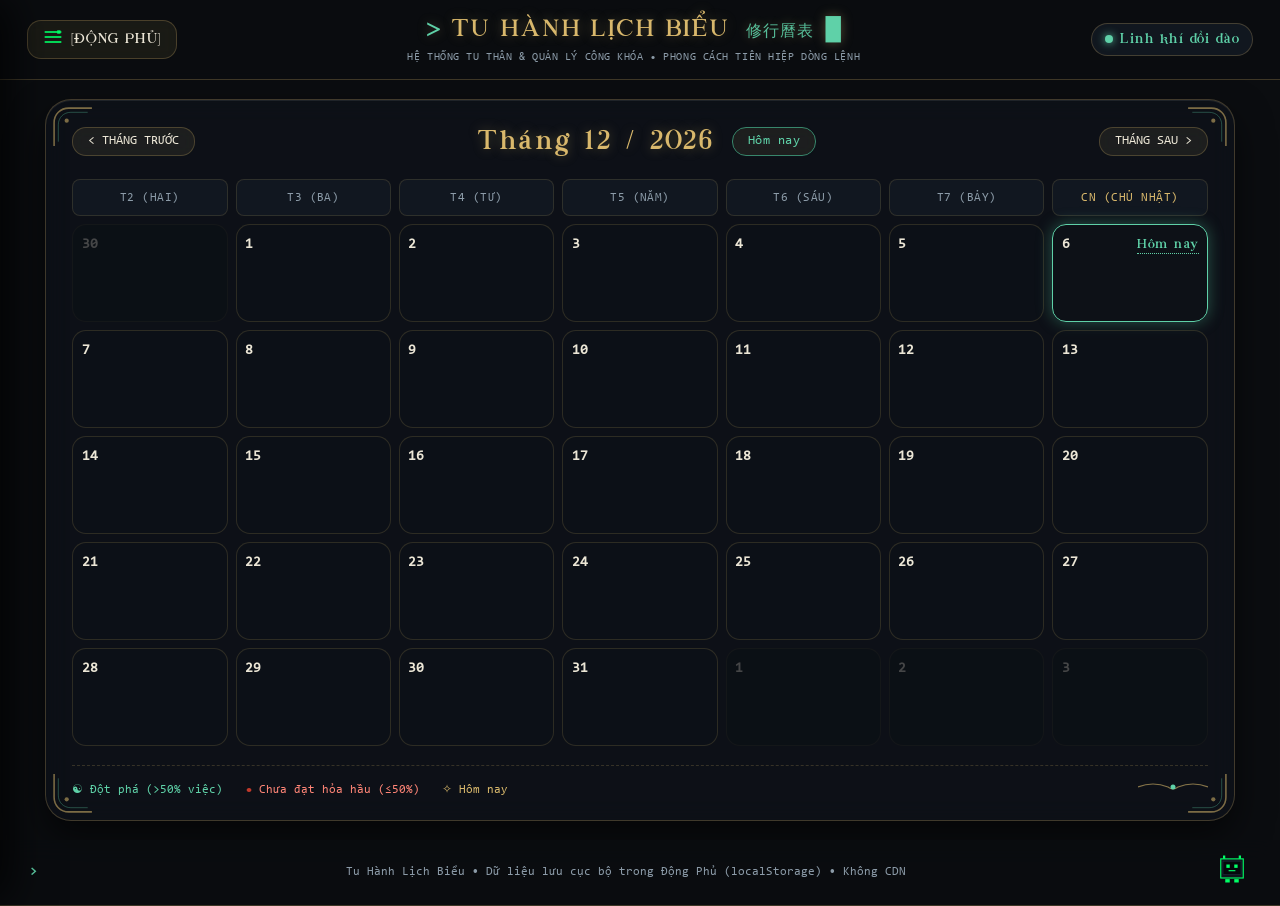
==== commit 2e37ea88: "feat: cap nhat giao dien tien hiep glassmorphism va he thong anh nen dong" ====
--- a/index.html
+++ b/index.html
@@ -3,62 +3,76 @@
 <head>
   <meta charset="UTF-8">
   <meta name="viewport" content="width=device-width, initial-scale=1.0">
-  <title>TODO LIST • TERMINAL PERSONAL SYSTEM</title>
+  <title>TU HÀNH LỊCH BIỂU • 修行曆表</title>
   <link rel="stylesheet" href="css/style.css">
 </head>
 <body>
-  <!-- Lớp phủ hiệu ứng Scanlines màn hình CRT (Bật/tắt được) -->
+  <!-- Lớp phủ 2 tầng ảnh nền động Crossfade 600ms không chớp -->
+  <div class="bg-stage" id="bg-stage" aria-hidden="true">
+    <div class="bg-layer" id="bg-layer-1"></div>
+    <div class="bg-layer" id="bg-layer-2"></div>
+    <div class="bg-overlay"></div>
+  </div>
+
+  <!-- Canvas hiệu ứng Hạt Sáng Linh Khí trôi chậm (Bật/tắt được) -->
+  <canvas id="particles-canvas" class="particles-canvas" aria-hidden="true"></canvas>
+
+  <!-- Lớp phủ hiệu ứng Scanlines màn hình CRT cổ điển -->
   <div class="scanlines-layer" aria-hidden="true"></div>
 
-  <!-- Nền trang trí tùy chọn -->
-  <div class="app-background" id="app-bg-layer" aria-hidden="true"></div>
-
-  <!-- ========================================================= -->
-  <!-- HEADER CHÍNH -->
-  <!-- ========================================================= -->
-  <header class="app-header">
+  <!-- ========================================================= -->
+  <!-- HEADER CHÍNH: TIÊN GIA PHONG CÁCH                         -->
+  <!-- ========================================================= -->
+  <header class="app-header glass-bar">
     <div class="header-left">
-      <button id="btn-menu" class="btn-menu-toggle" type="button" aria-label="Mở bảng điều khiển bên trái" title="Mở bảng điều khiển (Chuỗi, Mục tiêu, Nhật ký)">
+      <button id="btn-menu" class="btn-menu-toggle glass-btn" type="button" aria-label="Mở Động Phủ (Menu)" title="Mở Động Phủ (Chuỗi Tu Luyện, Đạo Tâm, Ngộ Đạo Ký)">
         <span id="menu-icon-slot"></span>
-        <span class="btn-menu-text">[MENU]</span>
+        <span class="btn-menu-text font-calligraphy">[ĐỘNG PHỦ]</span>
       </button>
     </div>
 
     <div class="header-center">
-      <h1 class="terminal-main-title">
+      <h1 class="terminal-main-title font-calligraphy title-glow">
         <span class="prompt-prefix">&gt;</span> TU HÀNH LỊCH BIỂU
+        <span class="title-sub-cjk">修行曆表</span>
         <span class="cursor-blink" aria-hidden="true">█</span>
       </h1>
-      <div class="terminal-subtitle">HỆ THỐNG QUẢN LÝ NHIỆM VỤ CÁ NHÂN • GIAO DIỆN DÒNG LỆNH</div>
+      <div class="terminal-subtitle">HỆ THỐNG TU THÂN &amp; QUẢN LÝ CÔNG KHÓA • PHONG CÁCH TIÊN HIỆP DÒNG LỆNH</div>
     </div>
 
     <div class="header-right">
-      <div class="system-status-indicator">
+      <div class="system-status-indicator glass-pill">
         <span class="status-dot"></span>
-        <span class="status-text">SYSTEM ONLINE</span>
+        <span class="status-text font-calligraphy">Linh khí dồi dào</span>
       </div>
     </div>
   </header>
 
   <!-- ========================================================= -->
-  <!-- KHU VỰC GIỮA: LỊCH THÁNG -->
+  <!-- KHU VỰC GIỮA: LỊCH THÁNG TRONG SUỐT (GLASSMORPHISM)      -->
   <!-- ========================================================= -->
   <main class="main-content" id="main-content">
-    <section class="calendar-container terminal-box" aria-label="Lịch tháng quản lý nhiệm vụ">
+    <section class="calendar-container glass-card" aria-label="Lịch tháng quản lý công khóa">
+      <!-- Hoa văn mây trang trí góc (Vân vân văn) -->
+      <div class="cloud-corner cloud-top-left" aria-hidden="true"></div>
+      <div class="cloud-corner cloud-top-right" aria-hidden="true"></div>
+      <div class="cloud-corner cloud-bottom-left" aria-hidden="true"></div>
+      <div class="cloud-corner cloud-bottom-right" aria-hidden="true"></div>
+
       <!-- Thanh điều hướng tháng -->
       <div class="calendar-controls">
-        <button id="btn-prev-month" class="btn-terminal" type="button" aria-label="Xem tháng trước">
+        <button id="btn-prev-month" class="btn-terminal glass-btn" type="button" aria-label="Xem tháng trước">
           &lt; THÁNG TRƯỚC
         </button>
 
         <div class="calendar-heading-wrap">
-          <h2 id="calendar-title" class="calendar-title">Tháng 10 / 2026</h2>
-          <button id="btn-today" class="btn-terminal btn-today" type="button" aria-label="Quay về ngày hôm nay">
-            [HÔM NAY]
+          <h2 id="calendar-title" class="calendar-title font-calligraphy title-glow">Tháng 10 / 2026</h2>
+          <button id="btn-today" class="btn-terminal glass-btn btn-today font-calligraphy" type="button" aria-label="Quay về ngày hôm nay">
+            Hôm nay
           </button>
         </div>
 
-        <button id="btn-next-month" class="btn-terminal" type="button" aria-label="Xem tháng sau">
+        <button id="btn-next-month" class="btn-terminal glass-btn" type="button" aria-label="Xem tháng sau">
           THÁNG SAU &gt;
         </button>
       </div>
@@ -74,104 +88,109 @@
         <div class="weekday-header weekday-sunday" role="columnheader">CN (CHỦ NHẬT)</div>
       </div>
 
-      <!-- Lưới ngày trong tháng -->
+      <!-- Lưới ngày trong tháng (Kính mờ bo tròn) -->
       <div id="calendar-grid" class="calendar-grid" role="grid" aria-label="Lưới các ngày trong tháng">
         <!-- Render động từ js/calendar.js -->
       </div>
 
-      <!-- Chú thích chân lịch -->
+      <!-- Chú thích chân lịch (Bố cục gọn gàng, không tràn mép) -->
       <div class="calendar-footer-legend">
         <div class="legend-group">
-          <span class="legend-tag legend-achieved">● Đã đạt (&gt;50% task)</span>
-          <span class="legend-tag legend-failed">● Chưa đạt (&le;50% task)</span>
-          <span class="legend-tag legend-today">[H.NAY] Ngày hôm nay</span>
-        </div>
-        <div id="calendar-decor-slot" class="calendar-decor-slot"></div>
+          <span class="legend-tag legend-achieved"><span class="pill-seal">☯</span> Đột phá (&gt;50% việc)</span>
+          <span class="legend-tag legend-failed"><span class="pill-cinnabar">●</span> Chưa đạt hỏa hầu (&le;50%)</span>
+          <span class="legend-tag legend-today"><span class="today-marker-dot">✧</span> Hôm nay</span>
+        </div>
+        <div class="calendar-decor-ornament" aria-hidden="true">
+          <svg width="70" height="16" viewBox="0 0 70 16" fill="none" xmlns="http://www.w3.org/2000/svg">
+            <path d="M 0 8 Q 15 2 30 8 Q 35 12 40 8 Q 55 2 70 8" stroke="#d9b86c" stroke-width="1.2" opacity="0.6"/>
+            <circle cx="35" cy="8" r="2.5" fill="#5fd1a8" />
+          </svg>
+        </div>
       </div>
     </section>
   </main>
 
   <!-- ========================================================= -->
-  <!-- FOOTER CHÂN TRANG -->
-  <!-- ========================================================= -->
-  <footer class="app-footer">
+  <!-- FOOTER CHÂN TRANG                                         -->
+  <!-- ========================================================= -->
+  <footer class="app-footer glass-bar">
     <div class="footer-inner">
-      <span class="prompt-prefix">&gt;</span> Terminal Task System • Dữ liệu lưu cục bộ trên trình duyệt • Không CDN/API ngoài
+      <span class="prompt-prefix">&gt;</span> Tu Hành Lịch Biểu • Dữ liệu lưu cục bộ trong Động Phủ (localStorage) • Không CDN
       <div id="mascot-slot" class="mascot-slot"></div>
     </div>
   </footer>
 
   <!-- ========================================================= -->
-  <!-- SIDEBAR (TRƯỢT TỪ BÊN TRÁI) -->
+  <!-- SIDEBAR: ĐỘNG PHỦ (TRƯỢT TỪ BÊN TRÁI)                     -->
   <!-- ========================================================= -->
   <div id="sidebar-overlay" class="sidebar-overlay" aria-hidden="true"></div>
 
-  <aside id="sidebar" class="sidebar-panel" aria-label="Bảng điều khiển Sidebar" aria-hidden="true">
+  <aside id="sidebar" class="sidebar-panel glass-panel" aria-label="Bảng điều khiển Động Phủ" aria-hidden="true">
     <div class="sidebar-header">
       <div id="sidebar-banner-slot" class="sidebar-banner-slot"></div>
       <div class="sidebar-title-row">
-        <h2 class="sidebar-title"><span class="prompt-prefix">&gt;</span> BẢNG ĐIỀU KHIỂN</h2>
-        <button id="btn-close-sidebar" class="btn-close-panel" type="button" aria-label="Đóng bảng điều khiển" title="Đóng bảng (Esc)">[X]</button>
+        <h2 class="sidebar-title font-calligraphy title-glow"><span class="prompt-prefix">&gt;</span> TIÊN GIA ĐỘNG PHỦ</h2>
+        <button id="btn-close-sidebar" class="btn-close-panel glass-btn" type="button" aria-label="Đóng Động Phủ" title="Đóng bảng (Esc)">[X]</button>
       </div>
     </div>
 
     <!-- Thanh chuyển Tab trong Sidebar -->
-    <nav class="sidebar-nav-tabs" aria-label="Điều hướng các mục Sidebar">
+    <nav class="sidebar-nav-tabs" aria-label="Điều hướng các mục Động Phủ">
       <button class="sidebar-nav-btn active" data-tab="streak" type="button">
         1. CHUỖI
       </button>
       <button class="sidebar-nav-btn" data-tab="goals" type="button">
-        2. MỤC TIÊU
+        2. ĐẠO TÂM
       </button>
       <button class="sidebar-nav-btn" data-tab="journal" type="button">
-        3. NHẬT KÝ
+        3. NGỘ ĐẠO
       </button>
       <button class="sidebar-nav-btn" data-tab="system" type="button">
-        4. CÀI ĐẶT
+        4. TÀNG KINH
       </button>
     </nav>
 
     <!-- Nội dung các Tab -->
     <div class="sidebar-tab-content">
-      <!-- TAB 1: CHUỖI (STREAK) -->
+      <!-- TAB 1: CHUỖI TU LUYỆN (STREAK & CẢNH GIỚI) -->
       <div id="tab-pane-streak" class="sidebar-tab-pane active">
         <div id="sidebar-streak-container">
           <!-- Render động từ js/streak.js -->
         </div>
       </div>
 
-      <!-- TAB 2: MỤC TIÊU NGẮN HẠN -->
+      <!-- TAB 2: ĐẠO TÂM / MỤC TIÊU -->
       <div id="tab-pane-goals" class="sidebar-tab-pane">
-        <div class="goals-section terminal-box">
-          <div class="section-title">
-            <span class="prompt-prefix">&gt;</span> THÊM MỤC TIÊU MỚI
+        <div class="goals-section glass-card">
+          <div class="section-title text-gold font-calligraphy">
+            <span class="prompt-prefix">&gt;</span> KHỞI TÂM LẬP NGUYỆN (THÊM MỤC TIÊU)
           </div>
 
           <form id="form-add-goal" class="goal-form">
             <div class="form-row">
-              <label for="goal-title-input" class="form-label">&gt; Tên mục tiêu:</label>
-              <input type="text" id="goal-title-input" class="input-terminal" placeholder="Ví dụ: Đọc hết 2 chương sách..." required />
+              <label for="goal-title-input" class="form-label">&gt; Tên mục tiêu đạo tâm:</label>
+              <input type="text" id="goal-title-input" class="input-terminal" placeholder="Ví dụ: Đọc hết 2 chương bí kíp, chạy bộ 5 dặm..." required />
             </div>
 
             <div class="form-row form-row-inline">
               <div class="inline-field">
-                <label for="goal-deadline-input" class="form-label">&gt; Hạn chót:</label>
+                <label for="goal-deadline-input" class="form-label">&gt; Hạn định ước:</label>
                 <input type="date" id="goal-deadline-input" class="input-terminal" />
               </div>
             </div>
 
             <div class="form-row">
-              <label for="goal-desc-input" class="form-label">&gt; Ghi chú / kế hoạch:</label>
-              <textarea id="goal-desc-input" class="textarea-terminal" rows="2" placeholder="Chi tiết các bước thực hiện..."></textarea>
-            </div>
-
-            <button type="submit" class="btn-terminal btn-primary">[+ TẠO MỤC TIÊU]</button>
+              <label for="goal-desc-input" class="form-label">&gt; Khẩu quyết chí hướng:</label>
+              <textarea id="goal-desc-input" class="textarea-terminal" rows="2" placeholder="Chi tiết các bước thực hiện để viên mãn..."></textarea>
+            </div>
+
+            <button type="submit" class="btn-terminal btn-primary glass-btn">[+ KHỞI LẬP ĐẠO TÂM]</button>
           </form>
 
           <hr class="terminal-hr">
 
-          <div class="section-title">
-            <span class="prompt-prefix">&gt;</span> DANH SÁCH MỤC TIÊU
+          <div class="section-title text-gold font-calligraphy">
+            <span class="prompt-prefix">&gt;</span> DANH SÁCH ĐẠO TÂM
           </div>
           <div id="goals-list-container" class="goals-list">
             <!-- Render động từ js/sidebar.js -->
@@ -179,28 +198,28 @@
         </div>
       </div>
 
-      <!-- TAB 3: NHẬT KÝ (JOURNAL) -->
+      <!-- TAB 3: NGỘ ĐẠO KÝ (JOURNAL) -->
       <div id="tab-pane-journal" class="sidebar-tab-pane">
-        <div class="journal-section terminal-box">
+        <div class="journal-section glass-card">
           <div class="journal-editor-header">
             <div class="journal-date-picker-wrap">
-              <label for="journal-date-input" class="form-label">&gt; Ngày viết:</label>
+              <label for="journal-date-input" class="form-label">&gt; Ngày ghi chép:</label>
               <input type="date" id="journal-date-input" class="input-terminal" />
             </div>
             <div id="journal-save-status" class="status-tag text-muted">[✓ Đã lưu tự động]</div>
           </div>
 
           <div class="form-row">
-            <textarea id="journal-textarea" class="textarea-terminal journal-textarea" rows="8" placeholder="Gõ tâm sự, bài học rút ra hoặc suy nghĩ của ngày hôm nay... (Tự động lưu khi gõ)"></textarea>
+            <textarea id="journal-textarea" class="textarea-terminal journal-textarea" rows="8" placeholder="Ghi lại tâm đắc tu hành, ngộ đạo hoặc cảm xúc trong ngày... (Tự động lưu khi gõ)"></textarea>
           </div>
 
           <hr class="terminal-hr">
 
           <div class="journal-history-header">
-            <div class="section-title">
-              <span class="prompt-prefix">&gt;</span> LỊCH SỬ NHẬT KÝ
-            </div>
-            <input type="text" id="journal-search-input" class="input-terminal input-search" placeholder="🔍 Tìm kiếm từ khóa..." aria-label="Tìm kiếm nhật ký theo từ khóa" />
+            <div class="section-title text-gold font-calligraphy">
+              <span class="prompt-prefix">&gt;</span> NGỘ ĐẠO THƯ KHO
+            </div>
+            <input type="text" id="journal-search-input" class="input-terminal input-search" placeholder="🔍 Tìm kiếm ngộ đạo..." aria-label="Tìm kiếm nhật ký theo từ khóa" />
           </div>
 
           <div id="journal-entries-list" class="journal-entries-list">
@@ -209,22 +228,22 @@
         </div>
       </div>
 
-      <!-- TAB 4: HỆ THỐNG / BACKUP -->
+      <!-- TAB 4: TÀNG KINH CÁC (SAO LƯU & CÀI ĐẶT) -->
       <div id="tab-pane-system" class="sidebar-tab-pane">
-        <div class="system-section terminal-box">
-          <div class="section-title">
-            <span class="prompt-prefix">&gt;</span> SAO LƯU DỰ PHÒNG (BACKUP)
+        <div class="system-section glass-card">
+          <div class="section-title text-gold font-calligraphy">
+            <span class="prompt-prefix">&gt;</span> TÀNG KINH CÁC • SAO LƯU DỰ PHÒNG
           </div>
           <p class="text-muted text-sm">
-            Dữ liệu được lưu trong trình duyệt (localStorage). Hãy xuất file định kỳ để bảo vệ dữ liệu khi dọn dẹp trình duyệt hoặc chuyển sang máy khác.
+            Dữ liệu được lưu trong Động Phủ trình duyệt (localStorage). Hãy xuất file dự phòng định kỳ để không lo thất lạc đạo hạnh.
           </p>
 
           <div class="backup-actions">
-            <button id="btn-export-json" class="btn-terminal btn-primary" type="button">
+            <button id="btn-export-json" class="btn-terminal btn-primary glass-btn" type="button">
               [XUẤT DỮ LIỆU .JSON]
             </button>
 
-            <button id="btn-trigger-import" class="btn-terminal" type="button">
+            <button id="btn-trigger-import" class="btn-terminal glass-btn" type="button">
               [NHẬP DỮ LIỆU .JSON]
             </button>
             <input type="file" id="input-import-json" accept=".json,application/json" style="display: none;" aria-label="Tải file sao lưu JSON" />
@@ -232,101 +251,111 @@
 
           <hr class="terminal-hr">
 
-          <div class="section-title">
-            <span class="prompt-prefix">&gt;</span> HIỆU ỨNG MÀN HÌNH (CRT SCANLINES)
+          <div class="section-title text-gold font-calligraphy">
+            <span class="prompt-prefix">&gt;</span> HIỆU ỨNG LINH KHÍ &amp; MÀN HÌNH
           </div>
           <p class="text-muted text-sm">
-            Hiệu ứng sọc quét mô phỏng màn hình CRT dòng lệnh cổ điển.
+            Tùy biến các hiệu ứng thiên địa linh khí trôi chậm và sọc quét CRT cổ điển.
           </p>
-          <button id="toggle-scanlines-btn" class="btn-terminal" type="button">
-            [SCANLINES: ĐANG TẮT]
-          </button>
+          <div class="system-toggle-group">
+            <button id="toggle-particles-btn" class="btn-terminal glass-btn" type="button">
+              [LINH KHÍ: ĐANG BẬT]
+            </button>
+            <button id="toggle-scanlines-btn" class="btn-terminal glass-btn" type="button">
+              [SCANLINES: ĐANG TẮT]
+            </button>
+          </div>
         </div>
       </div>
     </div>
   </aside>
 
   <!-- ========================================================= -->
-  <!-- POPUP KHI BẤM VÀO MỘT NGÀY (DAY MODAL) -->
+  <!-- POPUP HỘP THOẠI CÔNG KHÓA NGÀY (DAY MODAL)                -->
   <!-- ========================================================= -->
   <div id="day-modal" class="modal-backdrop" aria-hidden="true" role="dialog" aria-modal="true">
-    <div class="modal-dialog terminal-box">
+    <div class="modal-dialog glass-modal scroll-animation">
+      <!-- Hoa văn mây trang trí góc Modal -->
+      <div class="cloud-corner cloud-top-left" aria-hidden="true"></div>
+      <div class="cloud-corner cloud-top-right" aria-hidden="true"></div>
+      <div class="cloud-corner cloud-bottom-left" aria-hidden="true"></div>
+      <div class="cloud-corner cloud-bottom-right" aria-hidden="true"></div>
+
       <!-- Header Modal -->
-      <div class="modal-header">
+      <div class="modal-header glass-bar">
         <div class="modal-title-wrap">
           <span class="prompt-prefix">&gt;</span>
-          <h2 id="modal-date-title" class="modal-title">2026-10-08 [Thứ Năm]</h2>
-        </div>
-        <button id="btn-close-modal" class="btn-close-modal" type="button" aria-label="Đóng hộp thoại" title="Đóng (Esc)">[X]</button>
+          <h2 id="modal-date-title" class="modal-title font-calligraphy text-gold">2026-10-08 • Thứ Năm</h2>
+        </div>
+        <button id="btn-close-modal" class="btn-close-modal glass-btn" type="button" aria-label="Đóng hộp thoại" title="Đóng (Esc)">[X]</button>
       </div>
 
       <!-- Thân Modal chia 3 vùng (Desktop) -->
       <div class="modal-body-layout">
-        <!-- ============================================== -->
-        <!-- VÙNG TRÁI: TODO LIST CỦA NGÀY -->
-        <!-- ============================================== -->
-        <section class="modal-col-left" aria-label="Danh sách việc cần làm">
+        <!-- VÙNG TRÁI: DANH SÁCH CÔNG KHÓA -->
+        <section class="modal-col-left" aria-label="Danh sách công khóa cần làm">
           <!-- Form thêm task -->
           <form id="add-task-form" class="task-add-form">
             <div class="add-task-main-row">
               <span class="prompt-prefix">&gt;</span>
-              <input type="text" id="task-title-input" class="input-terminal flex-1" placeholder="Nhập tiêu đề nhiệm vụ mới... (Nhấn Enter để thêm)" required autocomplete="off" />
-              <button type="submit" class="btn-terminal btn-primary btn-add-task">[+ THÊM]</button>
+              <input type="text" id="task-title-input" class="input-terminal flex-1" placeholder="Nhập tên công khóa tu hành... (Enter để thêm)" required autocomplete="off" />
+              <button type="submit" class="btn-terminal btn-primary btn-add-task glass-btn">[+ THÊM]</button>
             </div>
 
             <div class="add-task-sub-row">
               <div class="time-range-inputs">
-                <span class="time-label">Giờ:</span>
+                <span class="time-label">Canh giờ:</span>
                 <input type="time" id="task-start-input" class="input-terminal input-time" aria-label="Giờ bắt đầu" />
                 <span class="time-arrow">→</span>
                 <input type="time" id="task-end-input" class="input-terminal input-time" aria-label="Giờ kết thúc" />
               </div>
-              <input type="text" id="task-desc-input" class="input-terminal input-desc-quick" placeholder="Ghi chú nhanh (tùy chọn)..." />
+              <input type="text" id="task-desc-input" class="input-terminal input-desc-quick" placeholder="Khẩu quyết vắn tắt (tùy chọn)..." />
             </div>
           </form>
 
           <!-- Thanh tiến độ hoàn thành -->
-          <div class="todo-progress-card">
+          <div class="todo-progress-card glass-card">
             <div class="progress-info-row">
-              <span class="progress-label">TIẾN ĐỘ: <strong id="modal-task-count">0/0 task (0%)</strong></span>
-              <span id="modal-streak-badge" class="streak-badge badge-none">[• Chưa có nhiệm vụ]</span>
-              <button id="btn-sort-time" class="btn-terminal btn-xs" type="button" title="Sắp xếp nhiệm vụ theo giờ bắt đầu">[SẮP XẾP GIỜ ⇅]</button>
+              <span class="progress-label">CÔNG ĐỨC: <strong id="modal-task-count">0/0 việc (0%)</strong></span>
+              <span id="modal-streak-badge" class="streak-badge badge-none">[• Chưa lập công khóa]</span>
+              <button id="btn-sort-time" class="btn-terminal glass-btn btn-xs" type="button" title="Sắp xếp công khóa theo canh giờ">[SẮP XẾP GIỜ ⇅]</button>
             </div>
             <div class="progress-track">
               <div id="modal-progress-bar" class="progress-fill" style="width: 0%;"></div>
             </div>
           </div>
 
-          <!-- Danh sách task -->
+          <!-- Danh sách công khóa cuộn -->
           <div id="task-list-container" class="task-list-scroll">
             <!-- Render động từ js/todo.js -->
           </div>
         </section>
 
-        <!-- ============================================== -->
         <!-- VÙNG PHẢI: CHIA TRÊN VÀ DƯỚI -->
-        <!-- ============================================== -->
         <div class="modal-col-right">
-          <!-- PHẢI TRÊN: CÂU THƠ TRUNG QUỐC CỔ ĐIỂN -->
-          <section class="modal-right-top poem-box" aria-label="Thơ cổ điển thưởng ngoạn">
+          <!-- PHẢI TRÊN: CỔ THI THƯỞNG NGOẠN KÈM ẤN TRIỆN -->
+          <section class="modal-right-top poem-box glass-card" aria-label="Thơ cổ điển thưởng ngoạn">
             <div class="box-top-bar">
-              <span class="box-tag"><span class="prompt-prefix">&gt;</span> CỔ THI THƯỞNG NGOẠN</span>
-              <button id="btn-change-poem" class="btn-terminal btn-xs" type="button" title="Đổi sang câu thơ ngẫu nhiên khác">[CÂU KHÁC ↺]</button>
+              <span class="box-tag font-calligraphy text-gold"><span class="prompt-prefix">&gt;</span> CỔ THI THƯỞNG NGOẠN</span>
+              <button id="btn-change-poem" class="btn-terminal glass-btn btn-xs" type="button" title="Đổi sang câu thơ ngẫu nhiên khác">[CÂU KHÁC ↺]</button>
             </div>
 
             <div class="poem-display">
-              <div id="poem-chinese" class="poem-chinese font-cjk">床前明月光，疑是地上霜。</div>
+              <div class="poem-chinese-wrap">
+                <div id="poem-chinese" class="poem-chinese font-calligraphy">床前明月光，疑是地上霜。</div>
+                <div class="chinese-seal-stamp" title="Đạo ấn" aria-hidden="true">道</div>
+              </div>
               <div id="poem-pinyin" class="poem-pinyin">Chuáng qián míng yuè guāng, yí shì dì shàng shuāng.</div>
               <div id="poem-vietnamese" class="poem-vietnamese">Đầu giường ánh trăng rọi, ngỡ mặt đất phủ sương.</div>
-              <div id="poem-meta" class="poem-meta text-accent">— Lý Bạch • 《Tĩnh dạ tứ》</div>
+              <div id="poem-meta" class="poem-meta text-gold font-calligraphy">— Lý Bạch • 《Tĩnh dạ tứ》</div>
             </div>
           </section>
 
-          <!-- PHẢI DƯỚI: PANEL CHI TIẾT TASK KHI HOVER/TOUCH -->
-          <section class="modal-right-bottom detail-box" aria-label="Xem chi tiết nhiệm vụ">
+          <!-- PHẢI DƯỚI: PANEL CHI TIẾT CÔNG KHÓA -->
+          <section class="modal-right-bottom detail-box glass-card" aria-label="Xem chi tiết công khóa">
             <div id="task-detail-panel" class="task-detail-panel">
               <div class="task-detail-placeholder">
-                <span class="prompt-prefix">&gt;</span> Di chuột (hoặc chạm trên mobile) vào một nhiệm vụ ở bên trái để xem chi tiết tại đây.
+                <span class="prompt-prefix">&gt;</span> Di chuột (hoặc chạm trên mobile) vào một công khóa ở bên trái để soi xét chi tiết tại đây.
               </div>
             </div>
           </section>
--- a/css/style.css
+++ b/css/style.css
@@ -1,12 +1,20 @@
 /**
  * css/style.css
- * Giao diện Terminal cho ứng dụng TODO LIST cá nhân hóa.
- * Thiết kế hoàn toàn tùy biến thông qua CSS Variables ở :root.
+ * Tu Hành Lịch Biểu • Phong cách Tiên Hiệp Dòng Lệnh & Kính Mờ (Glassmorphism)
+ * Bảng màu: Mực đen (#0b0d10), Xanh ngọc (#5fd1a8), Vàng kim (#d9b86c), Chu sa (#c0392b), Trắng ngà (#ece6d6).
  */
 
 /* ============================================================= */
-/* 1. NẠP FONT TERMINAL ĐÓNG GÓI SẴN TRONG REPO                  */
-/* ============================================================= */
+/* 1. NẠP PHÔNG CHỮ: THƯ PHÁP VIỆT HÓA & TERMINAL MONOSPACE       */
+/* ============================================================= */
+@font-face {
+  font-family: 'CalligraphyFont';
+  src: url('../assets/fonts/calligraphy-font.otf') format('opentype');
+  font-weight: normal;
+  font-style: normal;
+  font-display: swap;
+}
+
 @font-face {
   font-family: 'TerminalFont';
   src: url('../assets/fonts/terminal-font.ttf') format('truetype');
@@ -16,59 +24,55 @@
 }
 
 /* ============================================================= */
-/* 2. CẤU HÌNH BIẾN MÀU SẮC, PHÔNG CHỮ & THÔNG SỐ (:root)       */
+/* 2. HỆ THỐNG BIẾN TOÀN CỤC (:root)                             */
 /* ============================================================= */
 :root {
-  /* Bảng màu Terminal (Nền tối, chữ xanh phosphor / hổ phách) */
-  --color-bg-root: #0a0e14;
-  --color-bg-card: #0f141c;
-  --color-bg-surface: #141a24;
-  --color-bg-active: #1c2533;
-  --color-border: #233044;
-  --color-border-glow: #00ff66;
-
-  --color-text-main: #00ff66;       /* Xanh phosphor terminal chuẩn */
-  --color-text-bright: #70ffaa;     /* Xanh lục sáng nổi bật */
-  --color-text-dim: #00a843;        /* Xanh lục tối / tiền tố */
-  --color-text-muted: #6b7f99;      /* Xám lạnh hiển thị thông tin phụ */
-  
-  --color-accent: #ffb454;          /* Hổ phách / Vàng cam cổ điển */
-  --color-accent-dim: #b87528;
-  --color-danger: #ff5370;          /* Đỏ cảnh báo quá hạn */
-  --color-warning: #f78c6c;         /* Cam cảnh báo */
-  --color-success: #39ff85;         /* Xanh lá hoàn thành */
-
-  /* Màu chỉ báo trạng thái ngày */
-  --color-achieved: #00ff66;        /* Đạt >50% task */
-  --color-achieved-bg: rgba(0, 255, 102, 0.12);
-  --color-failed: #ffb454;          /* Có task nhưng <=50% */
-  --color-failed-bg: rgba(255, 180, 84, 0.12);
-  --color-empty: #233044;           /* Không có task */
+  /* Bảng màu ngũ hành tiên gia */
+  --color-ink: #0b0d10;           /* Mực đen huyền mặc */
+  --color-ink-soft: #12161d;      /* Mực nhạt */
+  --color-jade: #5fd1a8;          /* Xanh ngọc bích linh khí (thay thế xanh neon) */
+  --color-jade-dim: #38866b;
+  --color-gold: #d9b86c;          /* Vàng kim cổ điển nhạt */
+  --color-gold-bright: #f5df9a;
+  --color-cinnabar: #c0392b;      /* Chu sa / đỏ son triện ấn */
+  --color-cinnabar-soft: rgba(192, 57, 43, 0.2);
+  --color-ivory: #ece6d6;         /* Trắng ngà chữ chính */
+  --color-muted: #8c9ba8;         /* Xám sương mờ */
+
+  /* Kính mờ Glassmorphism */
+  --glass-bg: rgba(15, 20, 28, 0.62);
+  --glass-bg-hover: rgba(22, 30, 42, 0.75);
+  --glass-bg-active: rgba(95, 209, 168, 0.12);
+  --glass-border: rgba(217, 184, 108, 0.25);
+  --glass-border-jade: rgba(95, 209, 168, 0.35);
+  --glass-blur: blur(12px);
+  --glass-shadow: 0 16px 36px rgba(0, 0, 0, 0.55), inset 0 1px 0 rgba(255, 255, 255, 0.08);
+
+  /* Lớp phủ màn che nền (đảm bảo chữ luôn đọc rõ ràng) */
+  --bg-overlay-gradient: linear-gradient(
+    180deg,
+    rgba(11, 13, 16, 0.72) 0%,
+    rgba(11, 13, 16, 0.85) 50%,
+    rgba(11, 13, 16, 0.92) 100%
+  );
 
   /* Phông chữ */
   --font-terminal: 'TerminalFont', 'Consolas', 'Courier New', monospace;
-  --font-cjk: 'KaiTi', 'STKaiti', 'Microsoft YaHei', 'SimSun', 'Noto Serif CJK SC', serif;
-
-  /* Cỡ chữ */
-  --font-size-xs: 0.72rem;
-  --font-size-sm: 0.82rem;
-  --font-size-base: 0.92rem;
-  --font-size-md: 1.05rem;
-  --font-size-lg: 1.25rem;
-  --font-size-xl: 1.55rem;
-  --font-size-2xl: 2.1rem;
-
-  /* Khung & Khoảng cách */
-  --max-width-app: 1240px;
-  --sidebar-width: 460px;
-  --border-radius: 2px;
-  --border-width: 1px;
-  --box-shadow-terminal: 0 0 12px rgba(0, 255, 102, 0.15);
-  --box-shadow-panel: -4px 0 24px rgba(0, 0, 0, 0.75);
-}
-
-/* ============================================================= */
-/* 3. RESET CƠ BẢN & PHONG CÁCH TỔNG QUAN                        */
+  --font-calligraphy: 'CalligraphyFont', 'KaiTi', 'STKaiti', 'Microsoft YaHei', serif;
+
+  /* Bo góc kính mờ */
+  --radius-sm: 8px;
+  --radius-md: 14px;
+  --radius-lg: 20px;
+  --radius-xl: 26px;
+
+  /* Chuyển động */
+  --transition-fast: 0.18s ease;
+  --transition-normal: 0.32s cubic-bezier(0.16, 1, 0.3, 1);
+}
+
+/* ============================================================= */
+/* 3. RESET CƠ BẢN VÀ THIẾT LẬP NỀN ĐỘNG CROSSFADE               */
 /* ============================================================= */
 *, *::before, *::after {
   box-sizing: border-box;
@@ -79,13 +83,12 @@
 html, body {
   width: 100%;
   min-height: 100vh;
-  background-color: var(--color-bg-root);
-  color: var(--color-text-main);
+  background-color: var(--color-ink);
+  color: var(--color-ivory);
   font-family: var(--font-terminal);
   font-size: 15px;
-  line-height: 1.5;
+  line-height: 1.55;
   -webkit-font-smoothing: antialiased;
-  -moz-osx-font-smoothing: grayscale;
 }
 
 body {
@@ -99,194 +102,232 @@
   overflow: hidden;
 }
 
-/* Tiền tố dòng lệnh kiểu terminal "> " */
-.prompt-prefix {
-  color: var(--color-text-dim);
-  font-weight: bold;
-  user-select: none;
-  margin-right: 0.25rem;
-}
-
-/* Con trỏ nhấp nháy terminal */
-.cursor-blink {
-  display: inline-block;
-  color: var(--color-text-main);
-  animation: cursorBlink 1s step-start infinite;
-}
-
-@keyframes cursorBlink {
-  0%, 50% { opacity: 1; }
-  51%, 100% { opacity: 0; }
-}
-
-/* Lớp phủ Scanlines màn hình CRT */
+/* Hai tầng nền động toàn màn hình Crossfade 600ms */
+.bg-stage {
+  position: fixed;
+  inset: 0;
+  z-index: -3;
+  overflow: hidden;
+  pointer-events: none;
+}
+
+.bg-layer {
+  position: absolute;
+  inset: 0;
+  background-size: cover;
+  background-position: center;
+  background-repeat: no-repeat;
+  opacity: 0;
+  transition: opacity 0.6s cubic-bezier(0.4, 0, 0.2, 1);
+  /* Fallback màu sắc khi chưa load được ảnh */
+  background-color: var(--color-ink);
+}
+
+.bg-layer.active {
+  opacity: 1;
+}
+
+.bg-overlay {
+  position: absolute;
+  inset: 0;
+  background: var(--bg-overlay-gradient);
+  z-index: 1;
+}
+
+/* Canvas Hạt Sáng Linh Khí trôi chậm */
+.particles-canvas {
+  position: fixed;
+  inset: 0;
+  z-index: -2;
+  pointer-events: none;
+}
+
+/* Lớp quét Scanline nhẹ cổ điển (tắt mặc định, bật trong cài đặt) */
 .scanlines-layer {
   display: none;
   pointer-events: none;
   position: fixed;
   inset: 0;
-  z-index: 9999;
+  z-index: 999;
   background: linear-gradient(
     rgba(18, 16, 16, 0) 50%, 
-    rgba(0, 0, 0, 0.35) 50%
-  ), linear-gradient(
-    90deg,
-    rgba(255, 0, 0, 0.03),
-    rgba(0, 255, 0, 0.01),
-    rgba(0, 0, 255, 0.03)
+    rgba(0, 0, 0, 0.3) 50%
   );
-  background-size: 100% 3px, 4px 100%;
+  background-size: 100% 3px;
+  opacity: 0.6;
 }
 
 body.has-scanlines .scanlines-layer {
   display: block;
 }
 
-/* Nền mờ trang trí */
-.app-background {
-  position: fixed;
-  inset: 0;
-  z-index: -1;
-  background-size: cover;
-  background-position: center;
-  opacity: 0.12;
-  filter: grayscale(80%) contrast(120%);
-}
-
-/* Khung hộp phong cách Terminal */
-.terminal-box {
-  background: var(--color-bg-card);
-  border: var(--border-width) solid var(--color-border);
-  box-shadow: inset 0 0 8px rgba(0, 0, 0, 0.6);
+/* Font thư pháp hỗ trợ */
+.font-calligraphy {
+  font-family: var(--font-calligraphy);
+  letter-spacing: 0.04em;
+}
+
+/* Hiệu ứng hào quang tiêu đề */
+.title-glow {
+  text-shadow: 0 0 12px rgba(217, 184, 108, 0.35);
+}
+
+.text-gold { color: var(--color-gold) !important; }
+.text-jade { color: var(--color-jade) !important; }
+.text-muted { color: var(--color-muted) !important; }
+
+.prompt-prefix {
+  color: var(--color-jade);
+  font-weight: bold;
+  user-select: none;
+}
+
+.cursor-blink {
+  display: inline-block;
+  color: var(--color-jade);
+  animation: cursorBlink 1s step-start infinite;
+}
+
+@keyframes cursorBlink {
+  0%, 50% { opacity: 1; }
+  51%, 100% { opacity: 0; }
+}
+
+/* ============================================================= */
+/* 4. CÁC THÀNH PHẦN KÍNH MỜ (GLASSMORPHISM)                     */
+/* ============================================================= */
+.glass-card {
+  background: var(--glass-bg);
+  backdrop-filter: var(--glass-blur);
+  -webkit-backdrop-filter: var(--glass-blur);
+  border: 1px solid var(--glass-border);
+  border-radius: var(--radius-xl);
+  box-shadow: var(--glass-shadow);
   position: relative;
 }
 
-.terminal-box::before {
-  content: "";
+/* Fallback cho trình duyệt không hỗ trợ backdrop-filter */
+@supports not ((-webkit-backdrop-filter: blur(1px)) or (backdrop-filter: blur(1px))) {
+  .glass-card, .glass-panel, .glass-modal, .glass-bar {
+    background: rgba(15, 20, 28, 0.94) !important;
+  }
+}
+
+.glass-btn {
+  background: rgba(217, 184, 108, 0.08);
+  border: 1px solid var(--glass-border);
+  color: var(--color-ivory);
+  border-radius: var(--radius-md);
+  padding: 0.45rem 1rem;
+  font-family: var(--font-terminal);
+  font-size: 0.85rem;
+  cursor: pointer;
+  transition: all var(--transition-fast);
+  backdrop-filter: blur(6px);
+  -webkit-backdrop-filter: blur(6px);
+}
+
+.glass-btn:hover, .glass-btn:focus-visible {
+  background: rgba(95, 209, 168, 0.16);
+  border-color: var(--color-jade);
+  color: #fff;
+  box-shadow: 0 0 14px rgba(95, 209, 168, 0.3);
+  transform: translateY(-1px);
+  outline: none;
+}
+
+.glass-btn.btn-primary {
+  background: rgba(95, 209, 168, 0.15);
+  border-color: var(--color-jade);
+  color: var(--color-jade);
+  font-weight: bold;
+}
+
+.glass-btn.btn-primary:hover {
+  background: rgba(95, 209, 168, 0.25);
+  color: #fff;
+}
+
+.glass-btn.btn-xs {
+  padding: 0.25rem 0.6rem;
+  font-size: 0.75rem;
+  border-radius: var(--radius-sm);
+}
+
+.glass-bar {
+  background: rgba(11, 13, 16, 0.7);
+  backdrop-filter: var(--glass-blur);
+  -webkit-backdrop-filter: var(--glass-blur);
+  border-bottom: 1px solid var(--glass-border);
+}
+
+.glass-pill {
+  background: rgba(22, 30, 42, 0.65);
+  border: 1px solid var(--glass-border);
+  border-radius: 999px;
+  padding: 0.35rem 0.85rem;
+}
+
+.glass-item {
+  background: rgba(18, 24, 34, 0.55);
+  border: 1px solid rgba(217, 184, 108, 0.16);
+  border-radius: var(--radius-md);
+  transition: all var(--transition-fast);
+}
+
+.glass-item:hover {
+  background: rgba(24, 34, 48, 0.75);
+  border-color: var(--color-jade);
+  transform: translateY(-1px);
+}
+
+/* ============================================================= */
+/* 5. HOA VĂN MÂY TRANG TRÍ GÓC (VÂN VĂN VĂN SVG)               */
+/* ============================================================= */
+.cloud-corner {
   position: absolute;
-  top: -1px;
-  left: -1px;
-  width: 6px;
-  height: 6px;
-  border-top: 2px solid var(--color-text-dim);
-  border-left: 2px solid var(--color-text-dim);
+  width: 42px;
+  height: 42px;
   pointer-events: none;
-}
-
-.terminal-box::after {
-  content: "";
-  position: absolute;
-  bottom: -1px;
-  right: -1px;
-  width: 6px;
-  height: 6px;
-  border-bottom: 2px solid var(--color-text-dim);
-  border-right: 2px solid var(--color-text-dim);
-  pointer-events: none;
-}
-
-/* Đường phân cách terminal */
-.terminal-hr {
-  border: none;
-  border-top: 1px dashed var(--color-border);
-  margin: 1.25rem 0;
-}
-
-/* ============================================================= */
-/* 4. CÁC NÚT BẤM VÀ Ô NHẬP LIỆU (TERMINAL BUTTONS & INPUTS)     */
-/* ============================================================= */
-.btn-terminal {
+  opacity: 0.55;
+  background-repeat: no-repeat;
+  background-size: contain;
+  background-image: url("data:image/svg+xml,%3Csvg xmlns='http://www.w3.org/2000/svg' viewBox='0 0 40 40' fill='none'%3E%3Cpath d='M2 38 V 16 C 2 8 8 2 16 2 H 38' stroke='%23d9b86c' stroke-width='1.5'/%3E%3Cpath d='M6 34 V 18 C 6 11 11 6 18 6 H 34' stroke='%235fd1a8' stroke-width='0.8' opacity='0.7'/%3E%3Ccircle cx='14' cy='14' r='2' fill='%23d9b86c'/%3E%3C/svg%3E");
+}
+
+.cloud-top-left { top: 6px; left: 6px; }
+.cloud-top-right { top: 6px; right: 6px; transform: scaleX(-1); }
+.cloud-bottom-left { bottom: 6px; left: 6px; transform: scaleY(-1); }
+.cloud-bottom-right { bottom: 6px; right: 6px; transform: scale(-1); }
+
+/* Con dấu đỏ vuông cổ điển (Đạo ấn / Thi ấn) */
+.chinese-seal-stamp {
   display: inline-flex;
   align-items: center;
   justify-content: center;
-  background: var(--color-bg-surface);
-  color: var(--color-text-main);
-  border: 1px solid var(--color-border);
-  font-family: var(--font-terminal);
-  font-size: var(--font-size-sm);
-  padding: 0.45rem 0.85rem;
-  cursor: pointer;
-  border-radius: var(--border-radius);
-  transition: all var(--transition-fast);
+  width: 34px;
+  height: 34px;
+  background-color: var(--color-cinnabar);
+  border: 2px solid #8e2317;
+  color: #fff;
+  font-family: var(--font-calligraphy);
+  font-size: 1.25rem;
+  font-weight: bold;
+  border-radius: 4px;
+  box-shadow: 0 2px 8px rgba(192, 57, 43, 0.5), inset 0 0 4px rgba(0, 0, 0, 0.4);
+  transform: rotate(-3deg);
   user-select: none;
-  text-decoration: none;
-}
-
-.btn-terminal:hover, .btn-terminal:focus-visible {
-  background: var(--color-bg-active);
-  border-color: var(--color-text-main);
-  color: var(--color-text-bright);
-  box-shadow: 0 0 8px rgba(0, 255, 102, 0.25);
-  outline: none;
-}
-
-.btn-terminal.btn-primary {
-  background: rgba(0, 255, 102, 0.12);
-  border-color: var(--color-text-main);
-  font-weight: bold;
-}
-
-.btn-terminal.btn-primary:hover {
-  background: rgba(0, 255, 102, 0.24);
-}
-
-.btn-terminal.btn-xs {
-  font-size: var(--font-size-xs);
-  padding: 0.2rem 0.5rem;
-}
-
-.btn-icon {
-  background: transparent;
-  border: none;
-  color: var(--color-text-muted);
-  font-family: var(--font-terminal);
-  font-size: var(--font-size-xs);
-  cursor: pointer;
-  padding: 0.2rem 0.35rem;
-  transition: color var(--transition-fast);
-}
-
-.btn-icon:hover {
-  color: var(--color-text-bright);
-}
-
-.btn-del-task:hover, .btn-del-goal:hover {
-  color: var(--color-danger);
-}
-
-/* Inputs & Textareas */
-.input-terminal, .textarea-terminal {
-  width: 100%;
-  background: var(--color-bg-root);
-  color: var(--color-text-bright);
-  border: 1px solid var(--color-border);
-  font-family: var(--font-terminal);
-  font-size: var(--font-size-base);
-  padding: 0.45rem 0.65rem;
-  border-radius: var(--border-radius);
-  transition: border-color var(--transition-fast);
-}
-
-.input-terminal:focus, .textarea-terminal:focus {
-  outline: none;
-  border-color: var(--color-text-main);
-  box-shadow: 0 0 6px rgba(0, 255, 102, 0.3);
-}
-
-.textarea-terminal {
-  resize: vertical;
-}
-
-/* ============================================================= */
-/* 5. HEADER CHÍNH                                               */
+  line-height: 1;
+}
+
+/* ============================================================= */
+/* 6. HEADER CHÍNH                                               */
 /* ============================================================= */
 .app-header {
   display: flex;
   align-items: center;
   justify-content: space-between;
-  padding: 0.85rem 1.5rem;
-  background: var(--color-bg-card);
-  border-bottom: 1px solid var(--color-border);
+  padding: 0.85rem 1.8rem;
   position: sticky;
   top: 0;
   z-index: 100;
@@ -299,22 +340,9 @@
 }
 
 .btn-menu-toggle {
-  background: transparent;
-  border: 1px solid var(--color-border);
-  color: var(--color-text-main);
-  font-family: var(--font-terminal);
-  padding: 0.4rem 0.75rem;
-  cursor: pointer;
   display: flex;
   align-items: center;
   gap: 0.5rem;
-  border-radius: var(--border-radius);
-  transition: all var(--transition-fast);
-}
-
-.btn-menu-toggle:hover {
-  border-color: var(--color-text-main);
-  box-shadow: 0 0 8px rgba(0, 255, 102, 0.2);
 }
 
 .header-center {
@@ -322,17 +350,23 @@
 }
 
 .terminal-main-title {
-  font-size: var(--font-size-lg);
-  font-weight: bold;
-  letter-spacing: 0.08em;
-  color: var(--color-text-bright);
+  font-size: 1.45rem;
+  font-weight: normal;
+  color: var(--color-gold);
+}
+
+.title-sub-cjk {
+  font-size: 1.05rem;
+  color: var(--color-jade);
+  margin-left: 0.4rem;
+  opacity: 0.9;
 }
 
 .terminal-subtitle {
-  font-size: var(--font-size-xs);
-  color: var(--color-text-muted);
+  font-size: 0.75rem;
+  color: var(--color-muted);
   letter-spacing: 0.05em;
-  margin-top: 0.1rem;
+  margin-top: 0.15rem;
 }
 
 .header-right {
@@ -343,43 +377,40 @@
 .system-status-indicator {
   display: flex;
   align-items: center;
-  gap: 0.4rem;
-  font-size: var(--font-size-xs);
-  color: var(--color-text-dim);
-  border: 1px solid var(--color-border);
-  padding: 0.3rem 0.6rem;
+  gap: 0.5rem;
+  font-size: 0.85rem;
+  color: var(--color-jade);
 }
 
 .status-dot {
-  width: 6px;
-  height: 6px;
+  width: 8px;
+  height: 8px;
   border-radius: 50%;
-  background-color: var(--color-text-main);
-  box-shadow: 0 0 6px var(--color-text-main);
-  animation: pulseDot 2s infinite;
-}
-
-@keyframes pulseDot {
-  0%, 100% { opacity: 1; }
-  50% { opacity: 0.3; }
-}
-
-/* ============================================================= */
-/* 6. KHU VỰC GIỮA: LỊCH THÁNG                                   */
+  background-color: var(--color-jade);
+  box-shadow: 0 0 8px var(--color-jade);
+  animation: pulseJade 2.5s infinite;
+}
+
+@keyframes pulseJade {
+  0%, 100% { opacity: 1; transform: scale(1); }
+  50% { opacity: 0.4; transform: scale(0.85); }
+}
+
+/* ============================================================= */
+/* 7. LỊCH THÁNG TRONG SUỐT (CALENDAR)                           */
 /* ============================================================= */
 .main-content {
   flex: 1;
-  max-width: var(--max-width-app);
+  max-width: 1220px;
   width: 100%;
-  margin: 1.5rem auto;
+  margin: 1.25rem auto;
   padding: 0 1rem;
 }
 
 .calendar-container {
-  padding: 1.25rem;
-}
-
-/* Thanh điều khiển tháng */
+  padding: 1.5rem 1.75rem 1.25rem;
+}
+
 .calendar-controls {
   display: flex;
   align-items: center;
@@ -390,107 +421,104 @@
 .calendar-heading-wrap {
   display: flex;
   align-items: center;
-  gap: 1rem;
+  gap: 1.25rem;
 }
 
 .calendar-title {
-  font-size: var(--font-size-xl);
-  color: var(--color-text-bright);
-  font-weight: bold;
-  letter-spacing: 0.05em;
+  font-size: 1.65rem;
+  color: var(--color-gold);
+  font-weight: normal;
 }
 
 .btn-today {
-  color: var(--color-accent);
-  border-color: var(--color-accent-dim);
-}
-
-.btn-today:hover {
-  border-color: var(--color-accent);
-  color: #fff;
-}
-
-/* Tiêu đề Thứ */
+  color: var(--color-jade);
+  border-color: var(--color-jade-dim);
+}
+
 .calendar-weekdays {
   display: grid;
   grid-template-columns: repeat(7, 1fr);
-  gap: 6px;
-  margin-bottom: 6px;
+  gap: 8px;
+  margin-bottom: 8px;
   text-align: center;
 }
 
 .weekday-header {
-  padding: 0.5rem 0.25rem;
-  background: var(--color-bg-surface);
-  border: 1px solid var(--color-border);
-  font-size: var(--font-size-xs);
-  font-weight: bold;
-  color: var(--color-text-muted);
-  letter-spacing: 0.05em;
+  padding: 0.55rem 0.25rem;
+  background: rgba(22, 30, 42, 0.5);
+  border: 1px solid rgba(217, 184, 108, 0.15);
+  border-radius: var(--radius-sm);
+  font-size: 0.8rem;
+  color: var(--color-muted);
+  letter-spacing: 0.04em;
 }
 
 .weekday-header.weekday-sunday {
-  color: var(--color-accent);
-}
-
-/* Lưới ô ngày */
+  color: var(--color-gold);
+}
+
+/* Lưới các ô ngày */
 .calendar-grid {
   display: grid;
   grid-template-columns: repeat(7, 1fr);
-  gap: 6px;
+  gap: 8px;
 }
 
 .calendar-day {
-  min-height: 95px;
-  background: var(--color-bg-card);
-  border: 1px solid var(--color-border);
-  padding: 0.45rem;
+  min-height: 98px;
+  border-radius: var(--radius-md);
+  padding: 0.55rem;
   display: flex;
   flex-direction: column;
   justify-content: space-between;
   cursor: pointer;
-  transition: all var(--transition-fast);
-  border-radius: var(--border-radius);
+  transition: all var(--transition-normal);
   position: relative;
+  border: 1px solid rgba(217, 184, 108, 0.16);
+  background: rgba(14, 18, 25, 0.45);
 }
 
 .calendar-day:hover, .calendar-day:focus-visible {
-  border-color: var(--color-text-main);
-  background: var(--color-bg-active);
+  border-color: var(--color-jade);
+  background: rgba(22, 32, 45, 0.7);
+  box-shadow: 0 6px 18px rgba(0, 0, 0, 0.4), 0 0 14px rgba(95, 209, 168, 0.25);
+  transform: translateY(-2px);
   outline: none;
-  box-shadow: 0 0 10px rgba(0, 255, 102, 0.2);
-  transform: translateY(-1px);
-}
-
+}
+
+/* Ô tháng khác: mờ hơn hẳn */
 .calendar-day.other-month {
-  opacity: 0.35;
-  background: rgba(15, 20, 28, 0.4);
-}
-
+  opacity: 0.25;
+  background: rgba(10, 13, 18, 0.25);
+}
+
+/* Ô Ngày Hôm Nay: Ánh linh khí thở chậm */
 .calendar-day.is-today {
-  border: 1px solid var(--color-text-bright);
-  box-shadow: inset 0 0 8px rgba(0, 255, 102, 0.25);
-}
-
-.calendar-day.is-today::before {
-  content: "";
-  position: absolute;
-  top: 0;
-  left: 0;
-  width: 3px;
-  height: 100%;
-  background: var(--color-text-main);
+  border: 1.5px solid var(--color-jade);
+  box-shadow: 0 0 16px rgba(95, 209, 168, 0.35);
+  animation: auraBreath 4s ease-in-out infinite;
+}
+
+@keyframes auraBreath {
+  0%, 100% {
+    box-shadow: 0 0 12px rgba(95, 209, 168, 0.3);
+    border-color: var(--color-jade);
+  }
+  50% {
+    box-shadow: 0 0 22px rgba(95, 209, 168, 0.55);
+    border-color: var(--color-gold-bright);
+  }
 }
 
 /* Đổi màu theo trạng thái đạt >50% */
 .calendar-day.day-achieved {
-  border-color: rgba(0, 255, 102, 0.45);
-  background: var(--color-achieved-bg);
+  border-color: rgba(95, 209, 168, 0.45);
+  background: rgba(95, 209, 168, 0.1);
 }
 
 .calendar-day.day-failed {
-  border-color: rgba(255, 180, 84, 0.45);
-  background: var(--color-failed-bg);
+  border-color: rgba(192, 57, 43, 0.35);
+  background: rgba(192, 57, 43, 0.08);
 }
 
 .day-header {
@@ -500,14 +528,14 @@
 }
 
 .day-number {
-  font-size: var(--font-size-base);
+  font-size: 0.95rem;
   font-weight: bold;
 }
 
 .today-marker {
-  font-size: var(--font-size-xs);
-  color: var(--color-accent);
-  font-weight: bold;
+  font-size: 0.8rem;
+  color: var(--color-jade);
+  border-bottom: 1px dotted var(--color-jade);
 }
 
 .day-body {
@@ -515,62 +543,69 @@
 }
 
 .day-stats-pill {
-  font-size: var(--font-size-xs);
-  padding: 0.2rem 0.35rem;
-  border-radius: 2px;
+  font-size: 0.75rem;
+  padding: 0.2rem 0.45rem;
+  border-radius: var(--radius-sm);
   display: inline-flex;
   align-items: center;
-  gap: 0.25rem;
+  gap: 0.3rem;
   border: 1px solid transparent;
 }
 
 .day-stats-pill.pill-achieved {
-  color: var(--color-achieved);
-  background: rgba(0, 255, 102, 0.15);
-  border-color: rgba(0, 255, 102, 0.4);
+  color: var(--color-jade);
+  background: rgba(95, 209, 168, 0.16);
+  border-color: rgba(95, 209, 168, 0.4);
 }
 
 .day-stats-pill.pill-failed {
-  color: var(--color-failed);
-  background: rgba(255, 180, 84, 0.15);
-  border-color: rgba(255, 180, 84, 0.4);
-}
-
-.pill-dot {
-  font-size: 0.6rem;
-}
-
-/* Chú thích chân lịch */
+  color: #ff8577;
+  background: rgba(192, 57, 43, 0.2);
+  border-color: rgba(192, 57, 43, 0.45);
+}
+
+.pill-seal {
+  font-size: 0.8rem;
+}
+
+.pill-cinnabar {
+  color: var(--color-cinnabar);
+  font-size: 0.7rem;
+}
+
+/* Chú thích chân lịch (Gọn gàng, không tràn mép) */
 .calendar-footer-legend {
   margin-top: 1.25rem;
   padding-top: 0.85rem;
-  border-top: 1px dashed var(--color-border);
+  border-top: 1px dashed rgba(217, 184, 108, 0.2);
   display: flex;
   align-items: center;
   justify-content: space-between;
-  font-size: var(--font-size-xs);
+  font-size: 0.8rem;
 }
 
 .legend-group {
   display: flex;
-  gap: 1.25rem;
-  color: var(--color-text-muted);
-}
-
-.legend-tag.legend-achieved { color: var(--color-achieved); }
-.legend-tag.legend-failed { color: var(--color-failed); }
-.legend-tag.legend-today { color: var(--color-accent); }
-
-/* ============================================================= */
-/* 7. POPUP MODAL CHI TIẾT NGÀY (3 VÙNG)                         */
+  gap: 1.5rem;
+  flex-wrap: wrap;
+  align-items: center;
+}
+
+.legend-tag.legend-achieved { color: var(--color-jade); }
+.legend-tag.legend-failed { color: #ff8577; }
+.legend-tag.legend-today { color: var(--color-gold); }
+
+/* ============================================================= */
+/* 8. POPUP HỘP THOẠI CÔNG KHÓA (MODAL 3 VÙNG)                   */
 /* ============================================================= */
 .modal-backdrop {
   display: none;
   position: fixed;
   inset: 0;
   z-index: 200;
-  background: rgba(5, 8, 12, 0.85);
-  backdrop-filter: blur(4px);
+  background: rgba(5, 7, 10, 0.78);
+  backdrop-filter: blur(8px);
+  -webkit-backdrop-filter: blur(8px);
   align-items: center;
   justify-content: center;
   padding: 1.25rem;
@@ -583,21 +618,22 @@
   opacity: 1;
 }
 
-.modal-dialog {
+/* Animation mở như cuộn trục tranh (Scale + Fade) */
+.glass-modal {
   width: 95vw;
   max-width: 1140px;
   height: 88vh;
   display: flex;
   flex-direction: column;
   overflow: hidden;
-  box-shadow: var(--box-shadow-terminal), 0 10px 40px rgba(0, 0, 0, 0.9);
-  animation: modalScaleIn 0.2s cubic-bezier(0.16, 1, 0.3, 1);
-}
-
-@keyframes modalScaleIn {
+  border-radius: var(--radius-xl);
+  animation: scrollUnfold 0.35s cubic-bezier(0.16, 1, 0.3, 1);
+}
+
+@keyframes scrollUnfold {
   from {
     opacity: 0;
-    transform: scale(0.97) translateY(8px);
+    transform: scale(0.96) translateY(12px);
   }
   to {
     opacity: 1;
@@ -606,9 +642,7 @@
 }
 
 .modal-header {
-  padding: 0.85rem 1.25rem;
-  background: var(--color-bg-surface);
-  border-bottom: 1px solid var(--color-border);
+  padding: 0.85rem 1.5rem;
   display: flex;
   align-items: center;
   justify-content: space-between;
@@ -617,53 +651,35 @@
 .modal-title-wrap {
   display: flex;
   align-items: center;
-  gap: 0.4rem;
+  gap: 0.5rem;
 }
 
 .modal-title {
-  font-size: var(--font-size-md);
-  color: var(--color-text-bright);
-}
-
-.btn-close-modal, .btn-close-panel {
-  background: transparent;
-  border: 1px solid var(--color-border);
-  color: var(--color-text-muted);
-  font-family: var(--font-terminal);
-  font-size: var(--font-size-sm);
-  padding: 0.25rem 0.6rem;
-  cursor: pointer;
-  transition: all var(--transition-fast);
-}
-
-.btn-close-modal:hover, .btn-close-panel:hover {
-  border-color: var(--color-danger);
-  color: var(--color-danger);
-}
-
-/* Bố cục 3 vùng trong Modal: Trái (Todo), Phải trên (Thơ), Phải dưới (Chi tiết) */
+  font-size: 1.2rem;
+  font-weight: normal;
+}
+
 .modal-body-layout {
   flex: 1;
   display: grid;
   grid-template-columns: 1.35fr 1fr;
   overflow: hidden;
-}
-
-/* VÙNG TRÁI: TODO LIST */
+  gap: 1rem;
+  padding: 1.25rem;
+}
+
+/* VÙNG TRÁI: DANH SÁCH CÔNG KHÓA */
 .modal-col-left {
   display: flex;
   flex-direction: column;
-  padding: 1.25rem;
-  border-right: 1px solid var(--color-border);
   overflow: hidden;
-  background: var(--color-bg-card);
 }
 
 .task-add-form {
   display: flex;
   flex-direction: column;
-  gap: 0.5rem;
-  margin-bottom: 1rem;
+  gap: 0.6rem;
+  margin-bottom: 0.85rem;
 }
 
 .add-task-main-row {
@@ -683,78 +699,100 @@
   display: flex;
   align-items: center;
   gap: 0.35rem;
-  font-size: var(--font-size-xs);
-  color: var(--color-text-muted);
+  font-size: 0.8rem;
+  color: var(--color-muted);
+}
+
+.input-terminal, .textarea-terminal {
+  width: 100%;
+  background: rgba(11, 14, 20, 0.7);
+  color: var(--color-ivory);
+  border: 1px solid var(--glass-border);
+  border-radius: var(--radius-sm);
+  font-family: var(--font-terminal);
+  padding: 0.45rem 0.75rem;
+  font-size: 0.9rem;
+  transition: all var(--transition-fast);
+}
+
+.input-terminal:focus, .textarea-terminal:focus {
+  outline: none;
+  border-color: var(--color-jade);
+  box-shadow: 0 0 10px rgba(95, 209, 168, 0.3);
+  background: rgba(14, 18, 25, 0.9);
 }
 
 .input-time {
   width: auto;
-  padding: 0.25rem 0.4rem;
-  font-size: var(--font-size-xs);
+  padding: 0.25rem 0.5rem;
+  font-size: 0.8rem;
 }
 
 .input-desc-quick {
   flex: 1;
-  font-size: var(--font-size-xs);
-  padding: 0.25rem 0.5rem;
+  padding: 0.25rem 0.6rem;
+  font-size: 0.8rem;
 }
 
 /* Thẻ thanh tiến độ */
 .todo-progress-card {
-  background: var(--color-bg-surface);
-  border: 1px solid var(--color-border);
-  padding: 0.65rem 0.85rem;
-  margin-bottom: 1rem;
+  padding: 0.75rem 1rem;
+  margin-bottom: 0.85rem;
+  border-radius: var(--radius-md);
 }
 
 .progress-info-row {
   display: flex;
   align-items: center;
   justify-content: space-between;
-  font-size: var(--font-size-xs);
-  margin-bottom: 0.4rem;
+  font-size: 0.8rem;
+  margin-bottom: 0.45rem;
 }
 
 .streak-badge {
-  font-size: var(--font-size-xs);
-  padding: 0.15rem 0.4rem;
-  border-radius: 2px;
+  padding: 0.2rem 0.5rem;
+  border-radius: var(--radius-sm);
+  font-size: 0.75rem;
 }
 
 .streak-badge.badge-achieved {
-  color: var(--color-achieved);
-  background: rgba(0, 255, 102, 0.15);
+  color: var(--color-jade);
+  background: rgba(95, 209, 168, 0.18);
+  border: 1px solid rgba(95, 209, 168, 0.4);
 }
 
 .streak-badge.badge-failed {
-  color: var(--color-failed);
-  background: rgba(255, 180, 84, 0.15);
+  color: #ff8577;
+  background: rgba(192, 57, 43, 0.2);
+  border: 1px solid rgba(192, 57, 43, 0.4);
 }
 
 .streak-badge.badge-none {
-  color: var(--color-text-muted);
+  color: var(--color-muted);
 }
 
 .progress-track {
   width: 100%;
   height: 6px;
-  background: var(--color-bg-root);
-  border: 1px solid var(--color-border);
+  background: rgba(11, 14, 20, 0.8);
+  border-radius: 999px;
   overflow: hidden;
+  border: 1px solid rgba(217, 184, 108, 0.2);
 }
 
 .progress-fill {
   height: 100%;
-  background: var(--color-failed);
-  transition: width 0.3s ease, background-color 0.3s ease;
+  background: var(--color-cinnabar);
+  border-radius: 999px;
+  transition: width 0.35s ease, background-color 0.35s ease;
 }
 
 .progress-fill.achieved {
-  background: var(--color-achieved);
-  box-shadow: 0 0 8px var(--color-achieved);
-}
-
-/* Danh sách task cuộn */
+  background: var(--color-jade);
+  box-shadow: 0 0 10px var(--color-jade);
+}
+
+/* Danh sách công khóa */
 .task-list-scroll {
   flex: 1;
   overflow-y: auto;
@@ -768,45 +806,34 @@
   display: flex;
   align-items: flex-start;
   gap: 0.75rem;
-  padding: 0.65rem 0.75rem;
-  background: var(--color-bg-surface);
-  border: 1px solid var(--color-border);
-  border-radius: var(--border-radius);
-  transition: all var(--transition-fast);
+  padding: 0.7rem 0.85rem;
+  border-radius: var(--radius-md);
   cursor: pointer;
 }
 
-.task-item:hover, .task-item:focus-visible {
-  border-color: var(--color-text-main);
-  background: var(--color-bg-active);
-  outline: none;
-}
-
 .task-item.is-done {
-  opacity: 0.7;
+  opacity: 0.65;
 }
 
 .task-item.is-done .task-title-text {
   text-decoration: line-through;
-  color: var(--color-text-muted);
-}
-
-.task-checkbox-wrap {
-  padding-top: 0.2rem;
+  color: var(--color-muted);
 }
 
 .task-checkbox {
   appearance: none;
-  width: 16px;
-  height: 16px;
-  border: 1px solid var(--color-border-glow);
-  background: var(--color-bg-root);
+  width: 18px;
+  height: 18px;
+  border: 1px solid var(--color-jade);
+  border-radius: 4px;
+  background: rgba(11, 14, 20, 0.6);
   cursor: pointer;
   position: relative;
+  margin-top: 0.15rem;
 }
 
 .task-checkbox:checked {
-  background: var(--color-text-main);
+  background: var(--color-jade);
 }
 
 .task-checkbox:checked::after {
@@ -815,8 +842,8 @@
   top: 50%;
   left: 50%;
   transform: translate(-50%, -50%);
-  color: #000;
-  font-size: 11px;
+  color: #0b0d10;
+  font-size: 12px;
   font-weight: bold;
 }
 
@@ -832,18 +859,18 @@
 }
 
 .task-time-pill {
-  font-size: var(--font-size-xs);
-  color: var(--color-accent);
+  font-size: 0.75rem;
+  color: var(--color-gold);
 }
 
 .task-title-text {
-  font-size: var(--font-size-base);
+  font-size: 0.95rem;
   word-break: break-word;
 }
 
 .task-desc-preview {
-  font-size: var(--font-size-xs);
-  color: var(--color-text-muted);
+  font-size: 0.75rem;
+  color: var(--color-muted);
   margin-top: 0.2rem;
   white-space: nowrap;
   overflow: hidden;
@@ -855,53 +882,22 @@
   gap: 0.25rem;
 }
 
-/* Chỉnh sửa inline task */
-.task-edit-box {
-  width: 100%;
-  display: flex;
-  flex-direction: column;
-  gap: 0.4rem;
-}
-
-.edit-row {
-  display: flex;
-  align-items: center;
-  gap: 0.4rem;
-}
-
-.edit-input-title, .edit-input-desc {
-  width: 100%;
-  background: var(--color-bg-root);
-  color: var(--color-text-bright);
-  border: 1px solid var(--color-border);
-  font-family: var(--font-terminal);
-  padding: 0.3rem 0.5rem;
-  font-size: var(--font-size-sm);
-}
-
-.edit-actions {
-  display: flex;
-  justify-content: flex-end;
-  gap: 0.4rem;
-  margin-top: 0.2rem;
-}
-
 /* VÙNG PHẢI: CHIA TRÊN VÀ DƯỚI */
 .modal-col-right {
   display: flex;
   flex-direction: column;
+  gap: 1rem;
   overflow: hidden;
 }
 
-/* PHẢI TRÊN: CÂU THƠ TRUNG QUỐC */
-.modal-right-top {
+/* PHẢI TRÊN: CỔ THI THƯỞNG NGOẠN */
+.poem-box {
   flex: 1.1;
   padding: 1.25rem;
-  border-bottom: 1px solid var(--color-border);
+  border-radius: var(--radius-lg);
+  overflow-y: auto;
   display: flex;
   flex-direction: column;
-  background: #0d121a;
-  overflow-y: auto;
 }
 
 .box-top-bar {
@@ -911,31 +907,27 @@
   margin-bottom: 0.85rem;
 }
 
-.box-tag {
-  font-size: var(--font-size-xs);
-  color: var(--color-text-dim);
-  letter-spacing: 0.05em;
-}
-
-.poem-display {
-  margin-top: auto;
-  margin-bottom: auto;
+.poem-chinese-wrap {
+  display: flex;
+  align-items: flex-start;
+  justify-content: space-between;
+  gap: 0.75rem;
+  margin-bottom: 0.75rem;
 }
 
 .poem-chinese {
-  font-family: var(--font-cjk);
-  font-size: 1.45rem;
+  font-size: 1.55rem;
   line-height: 1.7;
   color: #fff;
   white-space: pre-line;
-  letter-spacing: 0.15em;
-  text-shadow: 0 0 10px rgba(255, 255, 255, 0.2);
-  margin-bottom: 0.65rem;
+  letter-spacing: 0.12em;
+  text-shadow: 0 0 14px rgba(255, 255, 255, 0.25);
+  font-weight: normal;
 }
 
 .poem-pinyin {
-  font-size: var(--font-size-xs);
-  color: var(--color-text-muted);
+  font-size: 0.75rem;
+  color: var(--color-muted);
   font-style: italic;
   white-space: pre-line;
   line-height: 1.4;
@@ -943,27 +935,27 @@
 }
 
 .poem-vietnamese {
-  font-size: var(--font-size-sm);
-  color: var(--color-text-bright);
+  font-size: 0.9rem;
+  color: var(--color-ivory);
   white-space: pre-line;
   line-height: 1.6;
-  border-left: 2px solid var(--color-accent);
-  padding-left: 0.75rem;
+  border-left: 2px solid var(--color-gold);
+  padding-left: 0.85rem;
   margin-bottom: 0.65rem;
 }
 
 .poem-meta {
-  font-size: var(--font-size-xs);
+  font-size: 0.85rem;
   text-align: right;
-  color: var(--color-accent);
-  font-weight: bold;
-}
-
-/* PHẢI DƯỚI: PANEL CHI TIẾT TASK */
-.modal-right-bottom {
+  color: var(--color-gold);
+  margin-top: auto;
+}
+
+/* PHẢI DƯỚI: PANEL CHI TIẾT CÔNG KHÓA */
+.detail-box {
   flex: 0.9;
   padding: 1.25rem;
-  background: var(--color-bg-card);
+  border-radius: var(--radius-lg);
   overflow-y: auto;
 }
 
@@ -972,8 +964,8 @@
   display: flex;
   align-items: center;
   justify-content: center;
-  color: var(--color-text-muted);
-  font-size: var(--font-size-xs);
+  color: var(--color-muted);
+  font-size: 0.8rem;
   text-align: center;
   line-height: 1.6;
   padding: 1rem;
@@ -985,75 +977,49 @@
   gap: 0.65rem;
 }
 
-.detail-header {
-  display: flex;
-  align-items: center;
-  justify-content: space-between;
-  border-bottom: 1px dashed var(--color-border);
-  padding-bottom: 0.4rem;
-}
-
-.detail-row {
-  display: flex;
-  gap: 0.5rem;
-  font-size: var(--font-size-sm);
-}
-
-.detail-label {
-  color: var(--color-text-muted);
-  min-width: 90px;
-}
-
-.detail-title {
-  color: var(--color-text-bright);
-  font-weight: bold;
-}
-
 .desc-box {
-  background: var(--color-bg-root);
-  border: 1px solid var(--color-border);
-  padding: 0.5rem;
-  border-radius: var(--border-radius);
+  background: rgba(11, 14, 20, 0.6);
+  border: 1px solid var(--glass-border);
+  padding: 0.6rem;
+  border-radius: var(--radius-sm);
   flex: 1;
   white-space: pre-wrap;
   word-break: break-word;
-}
-
-.detail-footer {
-  font-size: var(--font-size-xs);
-  border-top: 1px dashed var(--color-border);
-  padding-top: 0.4rem;
-}
-
-/* ============================================================= */
-/* 8. SIDEBAR (TRƯỢT TỪ BÊN TRÁI)                                */
+  font-size: 0.85rem;
+}
+
+/* ============================================================= */
+/* 9. SIDEBAR: ĐỘNG PHỦ (TRƯỢT TỪ BÊN TRÁI)                      */
 /* ============================================================= */
 .sidebar-overlay {
   display: none;
   position: fixed;
   inset: 0;
   z-index: 300;
-  background: rgba(5, 8, 12, 0.7);
-  backdrop-filter: blur(3px);
+  background: rgba(5, 7, 10, 0.75);
+  backdrop-filter: blur(6px);
+  -webkit-backdrop-filter: blur(6px);
 }
 
 .sidebar-overlay.active {
   display: block;
 }
 
-.sidebar-panel {
+.glass-panel {
   position: fixed;
   top: 0;
   left: 0;
   bottom: 0;
-  width: var(--sidebar-width);
+  width: 480px;
   max-width: 90vw;
   z-index: 310;
-  background: var(--color-bg-card);
-  border-right: 1px solid var(--color-border);
-  box-shadow: var(--box-shadow-panel);
+  background: rgba(14, 18, 25, 0.85);
+  backdrop-filter: var(--glass-blur);
+  -webkit-backdrop-filter: var(--glass-blur);
+  border-right: 1px solid var(--glass-border);
+  box-shadow: 10px 0 40px rgba(0, 0, 0, 0.8);
   transform: translateX(-100%);
-  transition: transform var(--transition-normal) cubic-bezier(0.16, 1, 0.3, 1);
+  transition: transform var(--transition-normal);
   display: flex;
   flex-direction: column;
 }
@@ -1064,7 +1030,7 @@
 
 .sidebar-header {
   padding: 1rem 1.25rem 0.5rem;
-  border-bottom: 1px solid var(--color-border);
+  border-bottom: 1px solid var(--glass-border);
 }
 
 .sidebar-title-row {
@@ -1075,38 +1041,39 @@
 }
 
 .sidebar-title {
-  font-size: var(--font-size-md);
-  color: var(--color-text-bright);
+  font-size: 1.2rem;
+  color: var(--color-gold);
+  font-weight: normal;
 }
 
 .sidebar-nav-tabs {
   display: grid;
   grid-template-columns: repeat(4, 1fr);
-  background: var(--color-bg-surface);
-  border-bottom: 1px solid var(--color-border);
+  background: rgba(11, 14, 20, 0.6);
+  border-bottom: 1px solid var(--glass-border);
 }
 
 .sidebar-nav-btn {
   background: transparent;
   border: none;
   border-bottom: 2px solid transparent;
-  color: var(--color-text-muted);
+  color: var(--color-muted);
   font-family: var(--font-terminal);
-  font-size: var(--font-size-xs);
-  padding: 0.65rem 0.25rem;
+  font-size: 0.78rem;
+  padding: 0.75rem 0.25rem;
   cursor: pointer;
   transition: all var(--transition-fast);
   text-align: center;
 }
 
 .sidebar-nav-btn:hover {
-  color: var(--color-text-bright);
+  color: var(--color-ivory);
 }
 
 .sidebar-nav-btn.active {
-  color: var(--color-text-main);
-  border-bottom-color: var(--color-text-main);
-  background: var(--color-bg-card);
+  color: var(--color-jade);
+  border-bottom-color: var(--color-jade);
+  background: rgba(95, 209, 168, 0.08);
   font-weight: bold;
 }
 
@@ -1124,21 +1091,72 @@
   display: block;
 }
 
-/* ============================================================= */
-/* 9. NỘI DUNG TỪNG TAB TRONG SIDEBAR                            */
-/* ============================================================= */
-
-/* TAB 1: STREAK & HEATMAP */
-.streak-widget {
-  padding: 1rem;
-}
-
-.streak-header {
-  font-size: var(--font-size-sm);
+/* Thẻ cảnh giới tu tiên */
+.realm-badge-card {
+  display: flex;
+  align-items: center;
+  gap: 1rem;
+  background: rgba(22, 30, 42, 0.6);
+  border: 1px solid rgba(217, 184, 108, 0.3);
+  border-radius: var(--radius-lg);
+  padding: 0.85rem 1rem;
+  margin-bottom: 1rem;
+}
+
+.realm-stamp {
+  width: 44px;
+  height: 44px;
+  background-color: var(--color-cinnabar);
+  border: 2px solid #8e2317;
+  color: #fff;
+  font-family: var(--font-calligraphy);
+  font-size: 1.6rem;
   font-weight: bold;
-  margin-bottom: 1rem;
-  border-bottom: 1px dashed var(--color-border);
-  padding-bottom: 0.5rem;
+  border-radius: 6px;
+  display: flex;
+  align-items: center;
+  justify-content: center;
+  box-shadow: 0 4px 12px rgba(192, 57, 43, 0.5);
+  transform: rotate(-2deg);
+  flex-shrink: 0;
+}
+
+.realm-details {
+  flex: 1;
+}
+
+.realm-title-line {
+  display: flex;
+  align-items: baseline;
+  gap: 0.4rem;
+}
+
+.realm-prefix {
+  font-size: 0.75rem;
+  color: var(--color-muted);
+}
+
+.realm-name {
+  font-size: 1.15rem;
+  letter-spacing: 0.05em;
+}
+
+.realm-desc {
+  font-size: 0.75rem;
+  margin: 0.2rem 0 0.4rem;
+  line-height: 1.4;
+}
+
+.realm-progress-wrap {
+  margin-top: 0.35rem;
+}
+
+.realm-progress-info {
+  display: flex;
+  justify-content: space-between;
+  font-size: 0.72rem;
+  color: var(--color-muted);
+  margin-bottom: 0.25rem;
 }
 
 .streak-stats-row {
@@ -1149,309 +1167,161 @@
 }
 
 .streak-card {
-  background: var(--color-bg-surface);
-  border: 1px solid var(--color-border);
+  background: rgba(22, 30, 42, 0.5);
+  border: 1px solid var(--glass-border);
   padding: 0.85rem;
-  border-radius: var(--border-radius);
+  border-radius: var(--radius-md);
   text-align: center;
 }
 
 .streak-label {
-  font-size: var(--font-size-xs);
-  color: var(--color-text-muted);
+  font-size: 0.75rem;
+  color: var(--color-muted);
 }
 
 .streak-value {
-  font-size: var(--font-size-xl);
+  font-size: 1.65rem;
   font-weight: bold;
-  margin: 0.25rem 0;
+  margin: 0.2rem 0;
 }
 
 .streak-value .unit {
-  font-size: var(--font-size-xs);
+  font-size: 0.75rem;
   font-weight: normal;
-  color: var(--color-text-muted);
+  color: var(--color-muted);
 }
 
 .streak-sub {
-  font-size: var(--font-size-xs);
-}
-
-.tag-success { color: var(--color-success); }
-.tag-pending { color: var(--color-accent); }
+  font-size: 0.75rem;
+}
+
+.tag-success { color: var(--color-jade); }
+.tag-pending { color: var(--color-gold); }
 
 /* Heatmap 30 ngày */
 .heatmap-section {
-  background: var(--color-bg-surface);
-  border: 1px solid var(--color-border);
-  padding: 0.85rem;
-  border-radius: var(--border-radius);
+  background: rgba(22, 30, 42, 0.5);
+  border: 1px solid var(--glass-border);
+  padding: 1rem;
+  border-radius: var(--radius-lg);
 }
 
 .heatmap-title {
-  font-size: var(--font-size-xs);
+  font-size: 0.78rem;
   font-weight: bold;
-  margin-bottom: 0.75rem;
+  margin-bottom: 0.85rem;
 }
 
 .heatmap-grid {
   display: grid;
   grid-template-columns: repeat(10, 1fr);
-  gap: 5px;
-  margin-bottom: 0.75rem;
+  gap: 6px;
+  margin-bottom: 0.85rem;
 }
 
 .heatmap-cell {
   aspect-ratio: 1;
-  background: var(--color-bg-root);
-  border: 1px solid var(--color-border);
-  border-radius: 2px;
-  display: flex;
+  background: rgba(11, 14, 20, 0.7);
+  border: 1px solid rgba(217, 184, 108, 0.15);
+  border-radius: 6px;
+  display: flex;
+  flex-direction: column;
   align-items: center;
   justify-content: center;
   font-size: 0.65rem;
   cursor: pointer;
   transition: transform var(--transition-fast);
+  position: relative;
 }
 
 .heatmap-cell:hover, .heatmap-cell:focus-visible {
-  transform: scale(1.15);
-  border-color: #fff;
+  transform: scale(1.18);
+  border-color: var(--color-jade);
   outline: none;
 }
 
 .heatmap-cell.status-achieved {
-  background: var(--color-achieved);
-  color: #000;
+  background: var(--color-jade);
+  color: #0b0d10;
   font-weight: bold;
-  border-color: var(--color-achieved);
+  border-color: var(--color-jade);
 }
 
 .heatmap-cell.status-failed {
-  background: var(--color-failed);
-  color: #000;
-  border-color: var(--color-failed);
+  background: rgba(192, 57, 43, 0.45);
+  color: #fff;
+  border-color: var(--color-cinnabar);
 }
 
 .heatmap-cell.status-none {
-  color: var(--color-text-muted);
+  color: var(--color-muted);
 }
 
 .heatmap-cell.cell-today {
-  box-shadow: 0 0 0 2px var(--color-accent);
+  box-shadow: 0 0 0 2px var(--color-gold);
+}
+
+.cell-seal-dot {
+  font-size: 0.65rem;
+  line-height: 1;
 }
 
 .heatmap-legend {
   display: flex;
   justify-content: space-between;
-  font-size: var(--font-size-xs);
-  color: var(--color-text-muted);
-  border-top: 1px dashed var(--color-border);
-  padding-top: 0.5rem;
+  font-size: 0.72rem;
+  color: var(--color-muted);
+  border-top: 1px dashed rgba(217, 184, 108, 0.2);
+  padding-top: 0.6rem;
 }
 
 .legend-box {
   display: inline-block;
   width: 9px;
   height: 9px;
+  border-radius: 2px;
   vertical-align: middle;
   margin-right: 0.2rem;
 }
 
-/* TAB 2: GOALS */
-.goals-section, .journal-section, .system-section {
-  padding: 1rem;
-}
-
-.section-title {
-  font-size: var(--font-size-sm);
-  font-weight: bold;
-  margin-bottom: 0.85rem;
-}
-
-.goal-form {
-  display: flex;
-  flex-direction: column;
-  gap: 0.65rem;
-}
-
-.form-row {
-  display: flex;
-  flex-direction: column;
-  gap: 0.25rem;
-}
-
-.form-label {
-  font-size: var(--font-size-xs);
-  color: var(--color-text-dim);
-}
-
-.goals-list {
-  display: flex;
-  flex-direction: column;
-  gap: 0.65rem;
-  margin-top: 0.75rem;
-}
-
+.legend-box.status-achieved { background: var(--color-jade); }
+.legend-box.status-failed { background: var(--color-cinnabar); }
+.legend-box.status-none { background: rgba(11, 14, 20, 0.7); }
+
+/* Đạo tâm, Ngộ đạo & Cài đặt */
 .goal-item {
-  display: flex;
-  align-items: flex-start;
-  gap: 0.65rem;
-  padding: 0.65rem;
-  background: var(--color-bg-surface);
-  border: 1px solid var(--color-border);
-  border-radius: var(--border-radius);
-}
-
-.goal-item.is-done {
-  opacity: 0.6;
-}
-
-.goal-item.is-done .goal-title {
-  text-decoration: line-through;
-}
-
-.goal-item.is-overdue {
-  border-color: var(--color-danger);
-  background: rgba(255, 83, 112, 0.08);
-}
-
-.goal-item.is-due-today {
-  border-color: var(--color-warning);
-  background: rgba(247, 140, 108, 0.08);
-}
-
-.goal-content {
-  flex: 1;
-}
-
-.goal-title-row {
-  display: flex;
-  align-items: center;
-  justify-content: space-between;
-  flex-wrap: wrap;
-  gap: 0.4rem;
-}
-
-.goal-title {
-  font-size: var(--font-size-base);
-}
-
-.goal-desc {
-  font-size: var(--font-size-xs);
-  color: var(--color-text-muted);
-  margin-top: 0.25rem;
-}
-
-.badge-deadline {
-  font-size: var(--font-size-xs);
-  padding: 0.15rem 0.35rem;
-  border-radius: 2px;
+  padding: 0.75rem 0.9rem;
+  margin-bottom: 0.65rem;
+  border-radius: var(--radius-md);
 }
 
 .badge-deadline.badge-danger {
-  color: var(--color-danger);
-  background: rgba(255, 83, 112, 0.15);
-  animation: pulseDot 2s infinite;
-}
-
-.badge-deadline.badge-warning {
-  color: var(--color-warning);
-  background: rgba(247, 140, 108, 0.15);
-}
-
-.badge-deadline.badge-normal {
-  color: var(--color-accent);
-}
-
-.badge-deadline.badge-done {
-  color: var(--color-text-muted);
-}
-
-/* TAB 3: JOURNAL */
-.journal-editor-header {
-  display: flex;
-  align-items: center;
-  justify-content: space-between;
-  margin-bottom: 0.65rem;
-}
-
-.journal-date-picker-wrap {
-  display: flex;
-  align-items: center;
-  gap: 0.4rem;
-}
-
-.status-tag {
-  font-size: var(--font-size-xs);
-}
-
-.journal-history-header {
-  display: flex;
-  align-items: center;
-  justify-content: space-between;
+  color: #fff;
+  background: var(--color-cinnabar);
+  padding: 0.15rem 0.45rem;
+  border-radius: 4px;
+}
+
+.journal-entry-card {
+  padding: 0.65rem 0.85rem;
+  margin-bottom: 0.5rem;
+}
+
+.system-toggle-group {
+  display: flex;
   gap: 0.75rem;
-  margin-bottom: 0.75rem;
-}
-
-.input-search {
-  max-width: 180px;
-  font-size: var(--font-size-xs);
-  padding: 0.3rem 0.5rem;
-}
-
-.journal-entries-list {
-  display: flex;
-  flex-direction: column;
-  gap: 0.5rem;
-  max-height: 280px;
-  overflow-y: auto;
-}
-
-.journal-entry-card {
-  padding: 0.55rem 0.75rem;
-  background: var(--color-bg-surface);
-  border: 1px solid var(--color-border);
-  border-radius: var(--border-radius);
-  cursor: pointer;
-  transition: all var(--transition-fast);
-}
-
-.journal-entry-card:hover, .journal-entry-card.is-active {
-  border-color: var(--color-text-main);
-  background: var(--color-bg-active);
-}
-
-.entry-date-header {
-  display: flex;
-  justify-content: space-between;
-  font-size: var(--font-size-xs);
-  margin-bottom: 0.2rem;
-}
-
-.entry-snippet {
-  font-size: var(--font-size-xs);
-  line-height: 1.4;
-  word-break: break-word;
-}
-
-/* TAB 4: SYSTEM & BACKUP */
-.backup-actions {
-  display: flex;
-  flex-direction: column;
-  gap: 0.65rem;
-  margin: 1rem 0;
-}
-
-/* ============================================================= */
-/* 10. EMPTY STATE & ASSET FALLBACK                              */
+  margin-top: 0.85rem;
+}
+
+/* ============================================================= */
+/* 10. TRẠNG THÁI TRỐNG & ASSET FALLBACK                         */
 /* ============================================================= */
 .ascii-fallback {
   font-family: var(--font-terminal);
-  font-size: var(--font-size-xs);
-  color: var(--color-text-dim);
+  font-size: 0.78rem;
+  color: var(--color-jade);
   white-space: pre;
-  line-height: 1.3;
+  line-height: 1.35;
 }
 
 .todo-empty-state {
@@ -1461,20 +1331,12 @@
   justify-content: center;
   padding: 2.5rem 1rem;
   text-align: center;
-  color: var(--color-text-muted);
+  color: var(--color-muted);
 }
 
 .todo-empty-state .ascii-fallback {
-  color: var(--color-accent);
+  color: var(--color-gold);
   margin-bottom: 0.75rem;
-}
-
-.empty-list-notice {
-  padding: 1.5rem;
-  text-align: center;
-  color: var(--color-text-muted);
-  font-size: var(--font-size-xs);
-  line-height: 1.6;
 }
 
 /* ============================================================= */
@@ -1482,15 +1344,13 @@
 /* ============================================================= */
 .app-footer {
   margin-top: auto;
-  border-top: 1px solid var(--color-border);
-  background: var(--color-bg-card);
-  padding: 0.75rem 1.5rem;
-  font-size: var(--font-size-xs);
-  color: var(--color-text-muted);
+  padding: 0.75rem 1.8rem;
+  font-size: 0.78rem;
+  color: var(--color-muted);
 }
 
 .footer-inner {
-  max-width: var(--max-width-app);
+  max-width: 1220px;
   margin: 0 auto;
   display: flex;
   align-items: center;
@@ -1498,10 +1358,9 @@
 }
 
 /* ============================================================= */
-/* 12. RESPONSIVE DESIGN (DESKTOP & MOBILE)                      */
+/* 12. RESPONSIVE DESIGN (DESKTOP & MOBILE & 1366x768)           */
 /* ============================================================= */
 @media (max-width: 900px) {
-  /* Modal trên màn hình vừa và nhỏ: chuyển sang dạng cuộn 1 cột */
   .modal-dialog {
     width: 96vw;
     height: 94vh;
@@ -1513,18 +1372,16 @@
   }
 
   .modal-col-left {
-    border-right: none;
-    border-bottom: 1px solid var(--color-border);
-    overflow: visible;
+    border-bottom: 1px solid var(--glass-border);
   }
 
   .calendar-day {
-    min-height: 70px;
-    padding: 0.3rem;
+    min-height: 72px;
+    padding: 0.35rem;
   }
 
   .day-number {
-    font-size: var(--font-size-sm);
+    font-size: 0.85rem;
   }
 }
 
@@ -1534,7 +1391,7 @@
   }
 
   .app-header {
-    padding: 0.6rem 0.85rem;
+    padding: 0.65rem 0.85rem;
   }
 
   .btn-menu-text {
@@ -1542,7 +1399,11 @@
   }
 
   .terminal-main-title {
-    font-size: var(--font-size-base);
+    font-size: 1.15rem;
+  }
+
+  .title-sub-cjk {
+    display: none;
   }
 
   .terminal-subtitle {
@@ -1550,24 +1411,25 @@
   }
 
   .calendar-container {
-    padding: 0.65rem;
+    padding: 0.85rem;
   }
 
   .calendar-title {
-    font-size: var(--font-size-md);
+    font-size: 1.25rem;
   }
 
   .calendar-weekdays {
-    gap: 3px;
+    gap: 4px;
   }
 
   .calendar-grid {
-    gap: 3px;
+    gap: 4px;
   }
 
   .calendar-day {
-    min-height: 55px;
-    padding: 0.2rem;
+    min-height: 56px;
+    padding: 0.25rem;
+    border-radius: var(--radius-sm);
   }
 
   .today-marker {
@@ -1575,7 +1437,7 @@
   }
 
   .day-stats-pill {
-    font-size: 0.65rem;
+    font-size: 0.68rem;
     padding: 0.1rem 0.25rem;
   }
 
@@ -1589,8 +1451,12 @@
     width: 100%;
   }
 
-  .sidebar-panel {
+  .glass-panel {
     width: 100vw;
     max-width: 100vw;
   }
-}
+
+  .system-toggle-group {
+    flex-direction: column;
+  }
+}
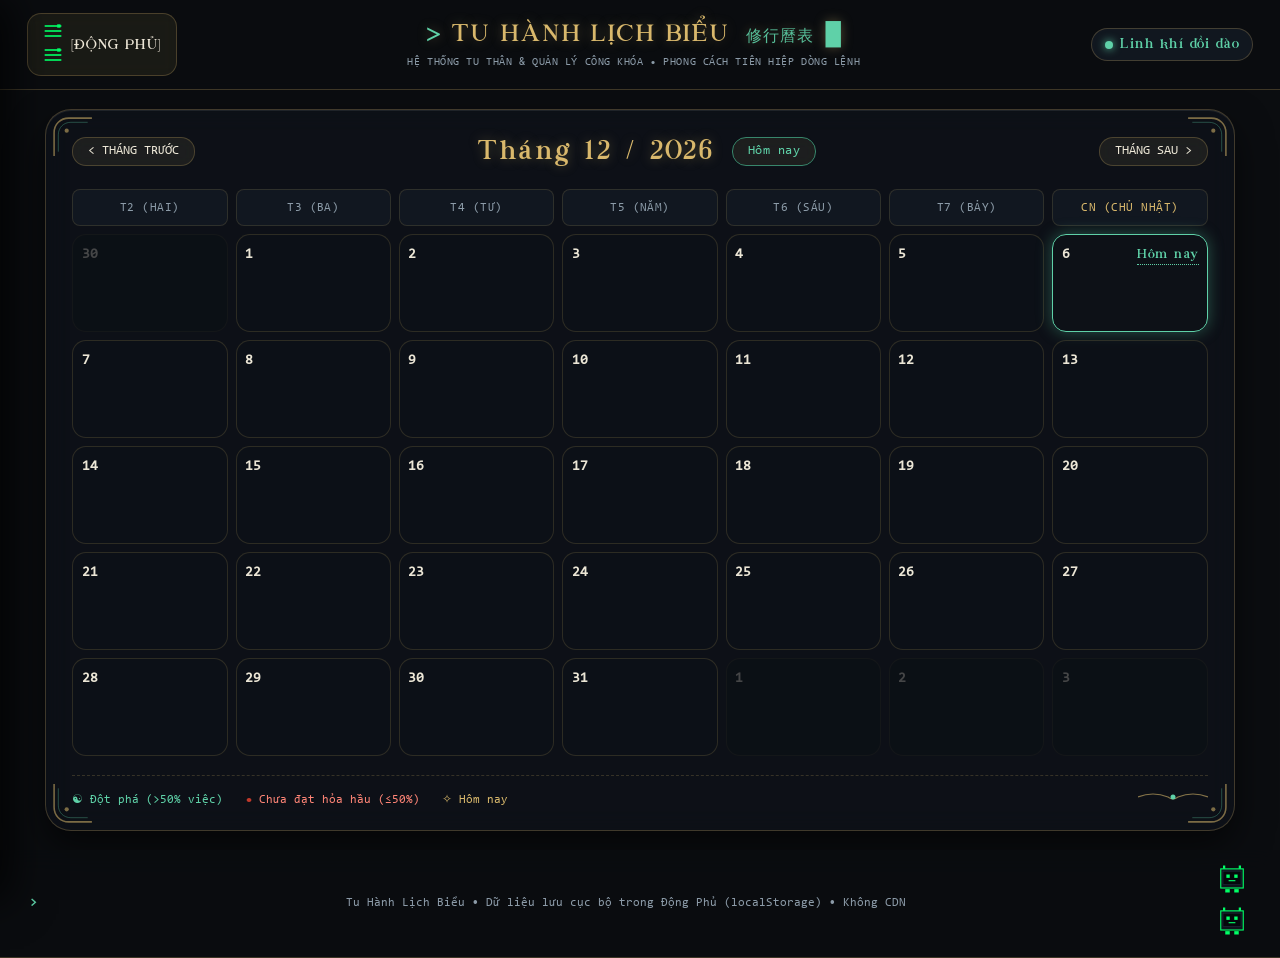
==== commit 9cadc6e0: "fix: them cache busting v=2.0 de trinh duyet tu dong cap nhat css va js moi" ====
--- a/index.html
+++ b/index.html
@@ -4,7 +4,7 @@
   <meta charset="UTF-8">
   <meta name="viewport" content="width=device-width, initial-scale=1.0">
   <title>TU HÀNH LỊCH BIỂU • 修行曆表</title>
-  <link rel="stylesheet" href="css/style.css">
+  <link rel="stylesheet" href="css/style.css?v=2.0">
 </head>
 <body>
   <!-- Lớp phủ 2 tầng ảnh nền động Crossfade 600ms không chớp -->
@@ -365,6 +365,6 @@
   </div>
 
   <!-- Nạp tệp điều khiển JS chính dạng ES Module -->
-  <script type="module" src="js/app.js"></script>
+  <script type="module" src="js/app.js?v=2.0"></script>
 </body>
 </html>
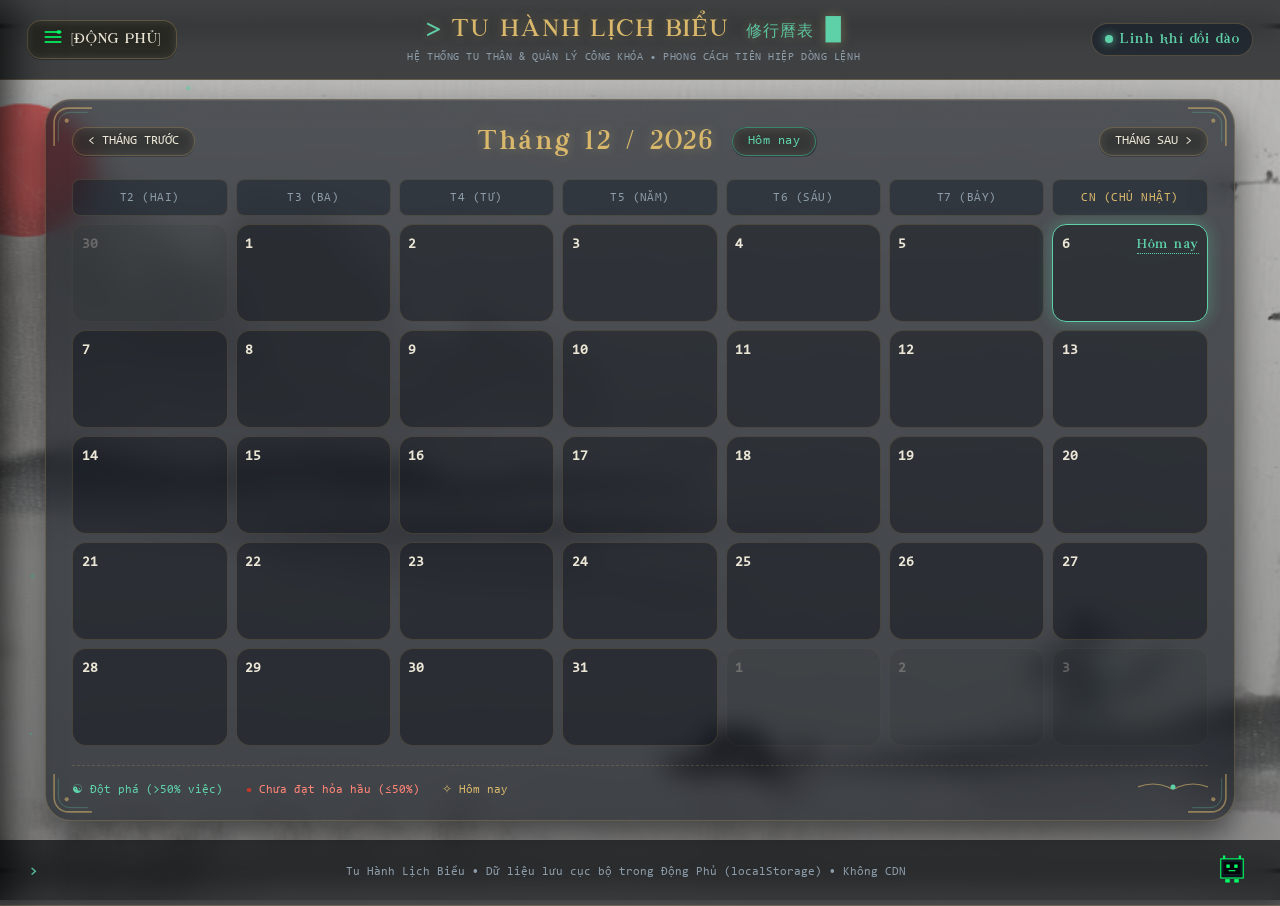
==== commit 078520a2: "fix: bo mau nen che khuat anh bg-stage tren body va giam do toi overlay de hien ro tranh thuy mac" ====
--- a/index.html
+++ b/index.html
@@ -4,7 +4,7 @@
   <meta charset="UTF-8">
   <meta name="viewport" content="width=device-width, initial-scale=1.0">
   <title>TU HÀNH LỊCH BIỂU • 修行曆表</title>
-  <link rel="stylesheet" href="css/style.css?v=2.0">
+  <link rel="stylesheet" href="css/style.css?v=2.2">
 </head>
 <body>
   <!-- Lớp phủ 2 tầng ảnh nền động Crossfade 600ms không chớp -->
@@ -365,6 +365,6 @@
   </div>
 
   <!-- Nạp tệp điều khiển JS chính dạng ES Module -->
-  <script type="module" src="js/app.js?v=2.0"></script>
+  <script type="module" src="js/app.js?v=2.2"></script>
 </body>
 </html>
--- a/css/style.css
+++ b/css/style.css
@@ -48,12 +48,12 @@
   --glass-blur: blur(12px);
   --glass-shadow: 0 16px 36px rgba(0, 0, 0, 0.55), inset 0 1px 0 rgba(255, 255, 255, 0.08);
 
-  /* Lớp phủ màn che nền (đảm bảo chữ luôn đọc rõ ràng) */
+  /* Lớp phủ màn che nền (trong mờ nhẹ để thấy rõ tranh nền mà chữ vẫn tương phản tốt) */
   --bg-overlay-gradient: linear-gradient(
     180deg,
-    rgba(11, 13, 16, 0.72) 0%,
-    rgba(11, 13, 16, 0.85) 50%,
-    rgba(11, 13, 16, 0.92) 100%
+    rgba(11, 13, 16, 0.25) 0%,
+    rgba(11, 13, 16, 0.35) 50%,
+    rgba(11, 13, 16, 0.45) 100%
   );
 
   /* Phông chữ */
@@ -83,7 +83,7 @@
 html, body {
   width: 100%;
   min-height: 100vh;
-  background-color: var(--color-ink);
+  background-color: transparent;
   color: var(--color-ivory);
   font-family: var(--font-terminal);
   font-size: 15px;
@@ -115,7 +115,7 @@
   position: absolute;
   inset: 0;
   background-size: cover;
-  background-position: center;
+  background-position: center top;
   background-repeat: no-repeat;
   opacity: 0;
   transition: opacity 0.6s cubic-bezier(0.4, 0, 0.2, 1);
